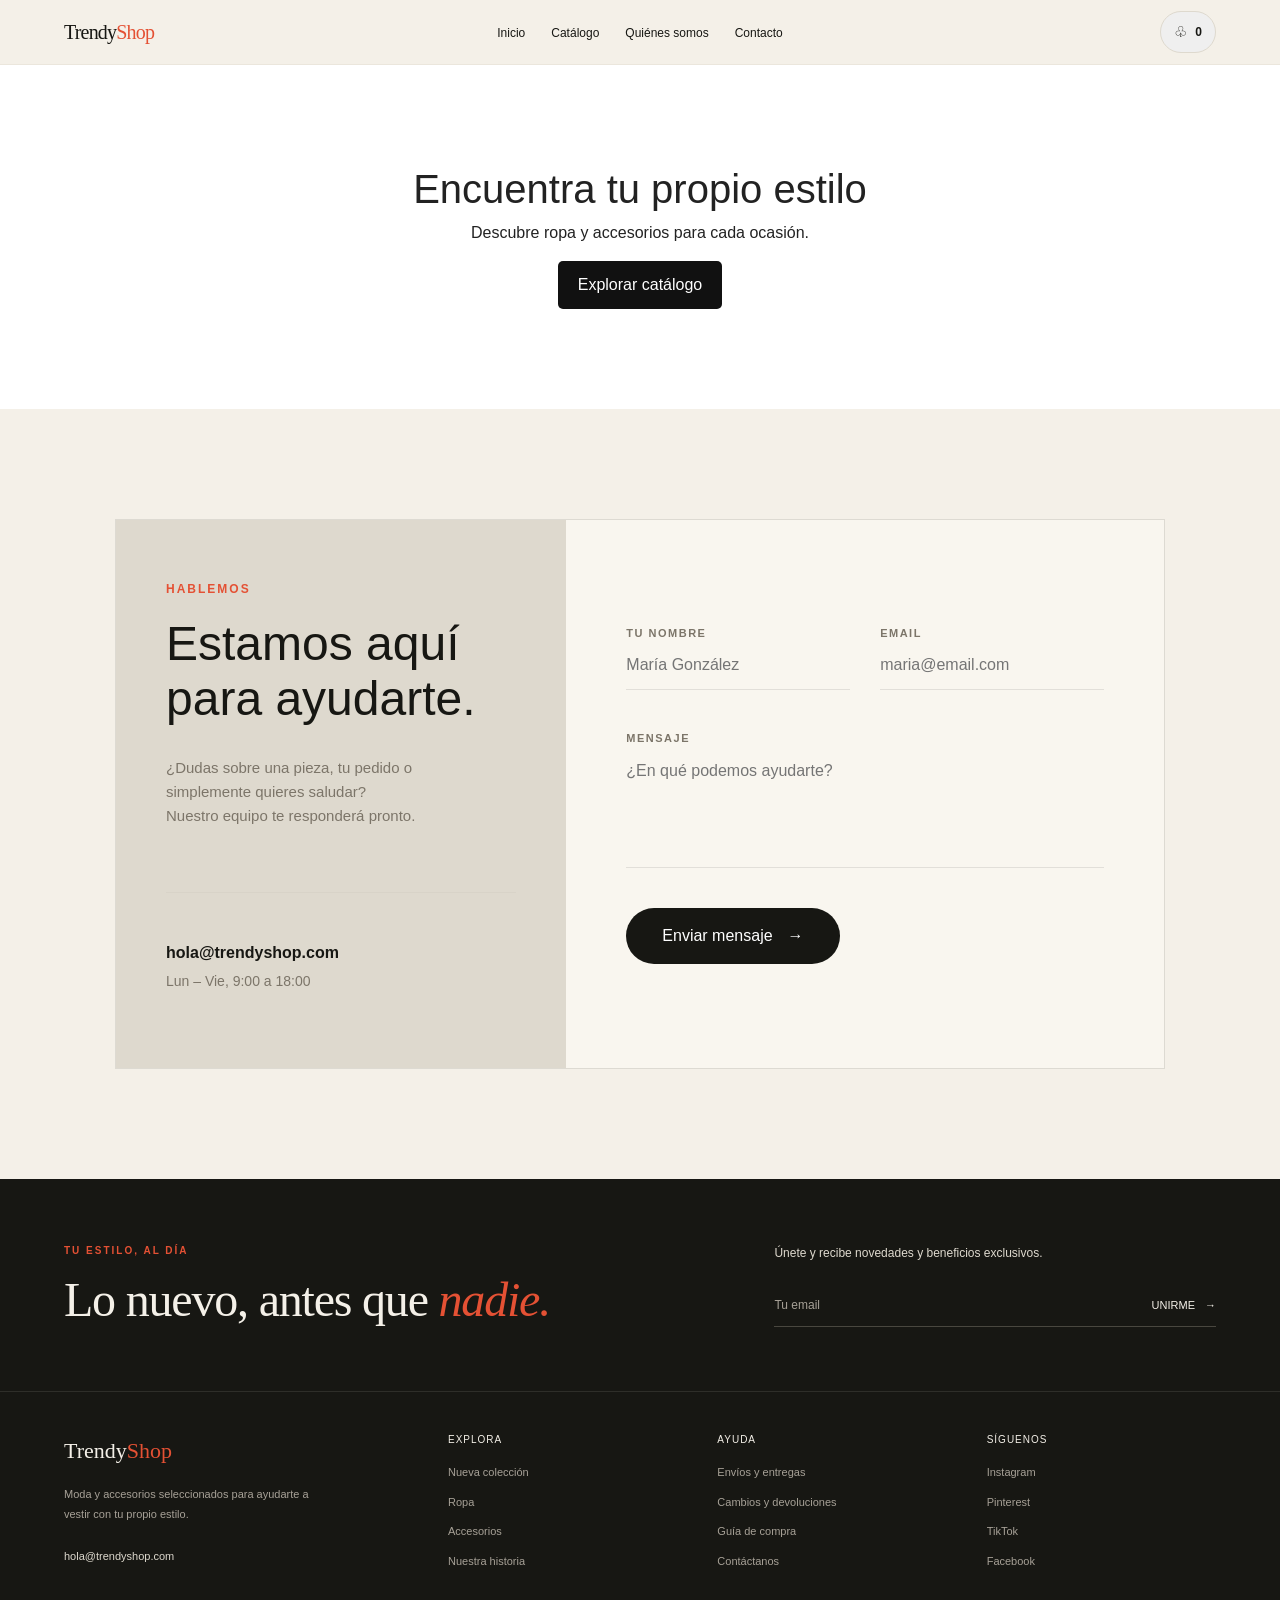
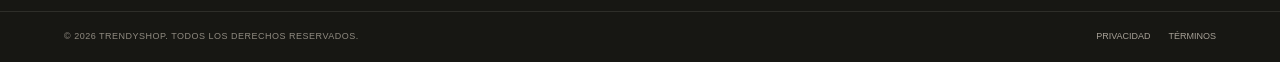
==== tienda/index.html @ 4dba5ea9 "resolviendo conflicto del merge" ====
<!DOCTYPE html>
<html lang="en">

<head>
  <meta charset="UTF-8">
  <meta name="viewport" content="width=device-width, initial-scale=1.0">
  <title>TrendyShop | Inicio</title>
  <link rel="icon" type="image/png" href="assest/images/favicon.png">
  <link href="https://cdn.jsdelivr.net/npm/bootstrap@5.0.2/dist/css/bootstrap.min.css" rel="stylesheet"
    integrity="sha384-EVSTQN3/azprG1Anm3QDgpJLIm9Nao0Yz1ztcQTwFspd3yD65VohhpuuCOmLASjC" crossorigin="anonymous">

  <link rel="stylesheet" href="css/style.css">
  <link rel="stylesheet" href="./css/header.css">
  <link rel="stylesheet" href="css/contact.css">
  <link rel="stylesheet" href="./css/footer.css">
  <link rel="stylesheet" href="css/animations.css">
  <link rel="stylesheet" href="./css/carrito.css">

  <!-- llamamos app.js para traer el header y el footer -->
  <script type="module" src="./js/app.js"></script>
</head>

<body>
  <div id="header-container"></div>

  <!-- Aquí se cargará el carrito lateral -->
  <div id="panel-lateral-carrito"></div>

  <main>
    <section class="hero">
      <h1>Encuentra tu propio estilo</h1>
      <p>Descubre ropa y accesorios para cada ocasión.</p>

      <a href="./catalogo/index.html" class="btn-primary">
        Explorar catálogo
      </a>
    </section>
  </main>

  <div id="contact-container">S</div>
  <div id="footer-container"></div>

  <script src="https://cdn.jsdelivr.net/npm/bootstrap@5.0.2/dist/js/bootstrap.bundle.min.js"
    integrity="sha384-MrcW6ZMFYlzcLA8Nl+NtUVF0sA7MsXsP1UyJoMp4YLEuNSfAP+JcXn/tWtIaxVXM"
    crossorigin="anonymous"></script>

  <script src="js/script.js"></script>
</body>

</html>
---- tienda/css/style.css ----
/* Configuración general */
* {
    box-sizing: border-box;
}

body {
    margin: 0;
    font-family: Arial, sans-serif;
    color: #222;
}

/* Inicio */
.hero {
    padding: 100px 20px;
    text-align: center;
}

/* Botón principal */
.btn-primary {
    display: inline-block;
    padding: 12px 20px;
    background-color: #111;
    color: #fff;
    text-decoration: none;
    border-radius: 5px;
}

/* Adaptación general a móviles */
@media (max-width: 768px) {
    .hero {
        padding: 60px 20px;
    }
}
---- tienda/css/header.css ----
/* HEADER */
.site-header {
    position: relative;
    z-index: 100;
    background-color: #F4F0E8;
    border-bottom: 1px solid #EBE6DC;
}

.navbar {
    min-height: 64px;
    padding: 0 5%;
    display: grid;
    grid-template-columns: 1fr auto 1fr;
    align-items: center;
    gap: 24px;
}

/* LOGO */
.logo {
    justify-self: start;
    font-family: 'Playfair Display', serif;
    font-size: 20px;
    color: #171713;
    text-decoration: none;
    letter-spacing: -0.8px;
}

.logo span {
    color: #E45134;
}

/* NAVEGACIÓN */
.nav-links {
    display: flex;
    justify-content: center;
    align-items: center;
    gap: 26px;
    list-style: none;
    padding: 0;
    margin: 0;
}

.nav-links a {
    position: relative;
    font-family: 'Inter', sans-serif;
    font-size: 12px;
    color: #171713;
    text-decoration: none;
    transition: color 0.25s ease;
}

.nav-links a:hover {
    color: #E45134;
}

/* CARRITO */
.cart-link {
    justify-self: end;
    display: inline-flex;
    align-items: center;
    gap: 8px;
    padding: 9px 13px;
    border: 1px solid #DED9CE;
    border-radius: 30px;
    color: #171713;
    text-decoration: none;
    font-family: 'Inter', sans-serif;
    font-size: 12px;
    transition: background-color 0.25s ease;
}

.cart-link:hover {
    background-color: #EBE6DC;
}

#cart-count {
    font-weight: 600;
}

.cart-icon {
    font-size: 15px;
}

/* RESPONSIVE */
@media (max-width: 760px) {
    .navbar {
        grid-template-columns: 1fr auto;
        gap: 12px;
        padding: 16px 5%;
    }

    .nav-links {
        grid-column: 1 / -1;
        grid-row: 2;
        justify-content: flex-start;
        flex-wrap: wrap;
        gap: 14px 20px;
    }

    .logo {
        font-size: 19px;
    }
}

@media (max-width: 380px) {
    .nav-links {
        gap: 12px;
    }

    .nav-links a {
        font-size: 11px;
    }
}
---- tienda/css/contact.css ----
:root {
  --color-accent: #E45134;
  --color-bg-light: #F4F0E8;
  --color-panel-light: #F9F6EF;
  --color-panel-dark: #DED9CE;
  --color-dark: #171713;
  
  --color-text-muted: #7c7569;   
}

* {
  box-sizing: border-box;
  margin: 0;
  padding: 0;
}

.contact-section {
  width: 100%;
  padding: 60px 20px;
  background: var(--color-bg-light);
  color: var(--color-dark);
  display: flex;
  justify-content: center;
}

.contact-card {
  display: flex;
  width: 100%;
  max-width: 1050px;
  min-height: 550px;
  margin: 50px 0;
  border: 1px solid rgba(23, 23, 19, 0.1);
}

.info-panel {
  flex: 1.1;
  background: var(--color-panel-dark);
  padding: 60px 50px;
  display: flex;
  flex-direction: column;
  justify-content: space-between;
}

.form-subtitle {
  font-size: 12px;
  font-weight: 600;
  letter-spacing: 2px;
  color: var(--color-accent);
}

.form-title {
  font-size: 48px;
  line-height: 1.15;
}

.form-text {
  font-size: 15px;
  line-height: 1.6;
  color: var(--color-text-muted);
  max-width: 320px;
}

.form-divider {
  border: none;
  border-top: 1px solid rgba(23, 23, 19, 0.1);
  margin: 30px 0;
}

.form-link {
  display: block;
  font-weight: 600;
  color: inherit;
  text-decoration: none;
  margin-bottom: 6px;
}

.form-schedule {
  font-size: 14px;
  color: var(--color-text-muted);
}

.form-panel {
  flex: 1.5;
  background: var(--color-panel-light);
  padding: 60px;
  display: flex;
  align-items: center;
}

.contact-form {
  width: 100%;
}

.form-row {
  display: flex;
  gap: 30px;
  margin-bottom: 40px;
}

.form-group {
  flex: 1;
  display: flex;
  flex-direction: column;
  margin-bottom: 40px;
}

.form-row .form-group {
  margin-bottom: 0;
}

.form-group label {
  font-size: 11px;
  font-weight: 600;
  letter-spacing: 1.5px;
  color: var(--color-text-muted);
  margin-bottom: 12px;
}

.form-group input,
.form-group textarea {
  background: transparent;
  border: none;
  border-bottom: 1px solid rgba(23, 23, 19, 0.1);
  font: inherit;
  padding-bottom: 12px;
  outline: none;
  resize: none;
}

.form-group input:focus,
.form-group textarea:focus {
  border-bottom-color: var(--color-dark);
}

.form-btn {
  background: var(--color-dark);
  color: #fff;
  border: none;
  border-radius: 50px;
  padding: 16px 36px;
  font: inherit;
  font-weight: 500;
  display: inline-flex;
  align-items: center;
  gap: 15px;
  cursor: pointer;
}

@media (max-width: 768px) {
  .contact-card {
    flex-direction: column;
  }
  .info-panel,
  .form-panel {
    padding: 40px 30px;
  }
  .form-title {
    font-size: 35px;
  }
  .form-row {
    flex-direction: column;
    gap: 40px;
  }
}
---- tienda/css/footer.css ----
/* FOOTER GENERAL */
.site-footer {
    background-color: #171713;
    color: #F4F0E8;
    font-family: 'Inter', sans-serif;
}

/* NEWSLETTER */
.footer-newsletter {
    display: grid;
    grid-template-columns: 1.2fr 0.8fr;
    align-items: center;
    gap: 48px;
    padding: 64px 5%;
    border-bottom: 1px solid rgb(244 240 232 / 10%);
}

.eyebrow {
    margin: 0 0 14px;
    color: #E45134;
    font-size: 10px;
    font-weight: 600;
    letter-spacing: 2px;
}

.newsletter-heading h2 {
    margin: 0;
    max-width: 620px;
    font-family: 'Playfair Display', serif;
    font-size: clamp(30px, 4vw, 48px);
    line-height: 1.15;
    font-weight: 400;
    letter-spacing: -1.2px;
}

.newsletter-heading h2 span {
    color: #E45134;
    font-style: italic;
}

.newsletter-form label {
    display: block;
    max-width: 340px;
    margin-bottom: 20px;
    color: #DED9CE;
    font-size: 12px;
    line-height: 1.7;
}

.newsletter-input {
    display: flex;
    align-items: center;
    gap: 12px;
    border-bottom: 1px solid #49473F;
}

.newsletter-input input {
    width: 100%;
    min-width: 0;
    padding: 12px 0;
    border: 0;
    outline: none;
    background: transparent;
    color: #F4F0E8;
    font: inherit;
    font-size: 12px;
}

.newsletter-input input::placeholder {
    color: #A7A197;
}

.newsletter-input button {
    display: flex;
    align-items: center;
    gap: 10px;
    flex-shrink: 0;
    padding: 12px 0;
    border: 0;
    background: transparent;
    color: #F4F0E8;
    font: inherit;
    font-size: 11px;
    cursor: pointer;
    transition: color 0.25s ease;
}

.newsletter-input button:hover {
    color: #E45134;
}

/* COLUMNAS */
.footer-content {
    display: grid;
    grid-template-columns: 1.5fr 1fr 1fr 1fr;
    gap: 40px;
    padding: 42px 5%;
}

.footer-logo {
    display: inline-block;
    margin-bottom: 18px;
    color: #F4F0E8;
    font-family: 'Playfair Display', serif;
    font-size: 22px;
    text-decoration: none;
}

.footer-logo span {
    color: #E45134;
}

.footer-brand p {
    max-width: 250px;
    margin: 0 0 18px;
    color: #A7A197;
    font-size: 11px;
    line-height: 1.8;
}

.footer-email {
    color: #DED9CE;
    font-size: 11px;
    text-decoration: none;
}

.footer-column {
    display: flex;
    flex-direction: column;
    align-items: flex-start;
    gap: 13px;
}

.footer-column h3 {
    margin: 0 0 5px;
    color: #F4F0E8;
    font-size: 10px;
    letter-spacing: 1px;
}

.footer-column a {
    color: #A7A197;
    font-size: 11px;
    text-decoration: none;
    transition: color 0.25s ease;
}

.footer-column a:hover,
.footer-email:hover {
    color: #E45134;
}

/* COPYRIGHT */
.footer-bottom {
    display: flex;
    justify-content: space-between;
    align-items: center;
    flex-wrap: wrap;
    gap: 16px;
    padding: 18px 5%;
    border-top: 1px solid rgb(244 240 232 / 10%);
}

.footer-bottom p {
    margin: 0;
    color: #8F8A80;
    font-size: 9px;
    letter-spacing: 0.5px;
}

.footer-bottom div {
    display: flex;
    gap: 18px;
}

.footer-bottom a {
    color: #A7A197;
    font-size: 9px;
    text-decoration: none;
}

/* TABLETAS */
@media (max-width: 850px) {
    .footer-newsletter {
        grid-template-columns: 1fr;
        gap: 28px;
        padding-top: 48px;
        padding-bottom: 48px;
    }

    .footer-content {
        grid-template-columns: repeat(2, minmax(0, 1fr));
        gap: 36px;
    }
}

/* MÓVILES */
@media (max-width: 480px) {
    .footer-newsletter {
        padding: 40px 6%;
    }

    .newsletter-heading h2 {
        font-size: 34px;
    }

    .footer-content {
        grid-template-columns: 1fr 1fr;
        gap: 32px 20px;
        padding: 35px 6%;
    }

    .footer-brand {
        grid-column: 1 / -1;
    }

    .footer-bottom {
        align-items: flex-start;
        flex-direction: column;
        padding: 18px 6%;
    }
}
---- tienda/css/animations.css ----
@keyframes fadeInUp {
    from {
        opacity: 0;
        transform: translateY(12px);
    }

    to {
        opacity: 1;
        transform: translateY(0);
    }
}

.site-footer {
    animation: fadeInUp 0.5s ease both;
}
---- tienda/css/carrito.css ----
/* =================================
   FONDO OSCURO DEL CARRITO
================================= */

#panel-lateral-carrito .backdrop-carrito {
    position: fixed;
    inset: 0;
    background-color: rgba(0, 0, 0, 0.48);
    opacity: 0;
    visibility: hidden;
    transition: opacity 0.3s ease, visibility 0.3s ease;
    z-index: 1040;
}


/* =================================
   PANEL LATERAL
================================= */

#panel-lateral-carrito .panel-carrito {
    position: fixed;
    top: 0;
    right: 0;

    width: min(420px, 90vw);
    height: 100vh;
    height: 100dvh;

    display: flex;
    flex-direction: column;

    background-color: #f4f0e8;
    color: #191816;

    box-shadow: -8px 0 30px rgba(0, 0, 0, 0.12);

    transform: translateX(100%);
    visibility: hidden;

    transition:
        transform 0.35s ease,
        visibility 0.35s ease;

    z-index: 1050;
}


/* =================================
   ENCABEZADO
================================= */

#panel-lateral-carrito .cabecera-carrito {
    display: flex;
    justify-content: space-between;
    align-items: center;
    gap: 16px;

    padding: 22px 26px 16px;
    border-bottom: 1px solid #ded8cd;
    flex-shrink: 0;
}

#panel-lateral-carrito #titulo-carrito {
    margin: 0;
    font-family: Georgia, serif;
    font-size: 25px;
    font-weight: normal;
}

#panel-lateral-carrito #subtitulo-carrito {
    margin: 5px 0 0;
    color: #827d75;
    font-size: 12px;
}

#panel-lateral-carrito #boton-cerrar-carrito {
    width: 38px;
    height: 38px;
    flex-shrink: 0;

    border: 1px solid #d5cec3;
    border-radius: 50%;
    background: transparent;
    color: #191816;

    font-size: 23px;
    line-height: 1;
    cursor: pointer;
}


/* =================================
   LISTA DE PRODUCTOS
================================= */

#panel-lateral-carrito .cuerpo-carrito {
    flex: 1;
    min-height: 0;
    overflow-y: auto;

    padding: 20px 26px;
}


/* =================================
   PIE Y TOTAL
================================= */

#panel-lateral-carrito .pie-carrito {
    flex-shrink: 0;

    padding: 20px 26px;
    background-color: #ebe6dc;
    border-top: 1px solid #d8d1c6;
}

#panel-lateral-carrito .resumen-carrito {
    display: flex;
    justify-content: space-between;
    align-items: center;
    gap: 12px;

    margin-bottom: 16px;
}

#panel-lateral-carrito .resumen-carrito span {
    color: #827d75;
    font-size: 12px;
    text-transform: uppercase;
    letter-spacing: 1px;
}

#panel-lateral-carrito #precio-total-carrito {
    font-family: Georgia, serif;
    font-size: 23px;
    font-weight: normal;
}

#panel-lateral-carrito .boton-pagar {
    width: 100%;
    padding: 14px 18px;

    border: none;
    border-radius: 28px;

    background-color: #ed4d32;
    color: white;

    font-size: 14px;
    cursor: pointer;
    transition: background-color 0.2s ease;
}

#panel-lateral-carrito .boton-pagar:hover {
    background-color: #d93d25;
}


/* =================================
   ESTADO ABIERTO
================================= */

#panel-lateral-carrito.abierto .backdrop-carrito {
    opacity: 1;
    visibility: visible;
}

#panel-lateral-carrito.abierto .panel-carrito {
    transform: translateX(0);
    visibility: visible;
}


/* =================================
   ACCESIBILIDAD Y MÓVILES
================================= */

#panel-lateral-carrito button:focus-visible {
    outline: 2px solid #ed4d32;
    outline-offset: 3px;
}

@media (max-width: 480px) {
    #panel-lateral-carrito .panel-carrito {
        width: 90vw;
    }

    #panel-lateral-carrito .cabecera-carrito {
        padding: 20px 18px 15px;
    }

    #panel-lateral-carrito .cuerpo-carrito {
        padding: 18px;
    }

    #panel-lateral-carrito .pie-carrito {
        padding: 18px;
    }
}

@media (prefers-reduced-motion: reduce) {
    #panel-lateral-carrito .panel-carrito,
    #panel-lateral-carrito .backdrop-carrito {
        transition: none;
    }
}
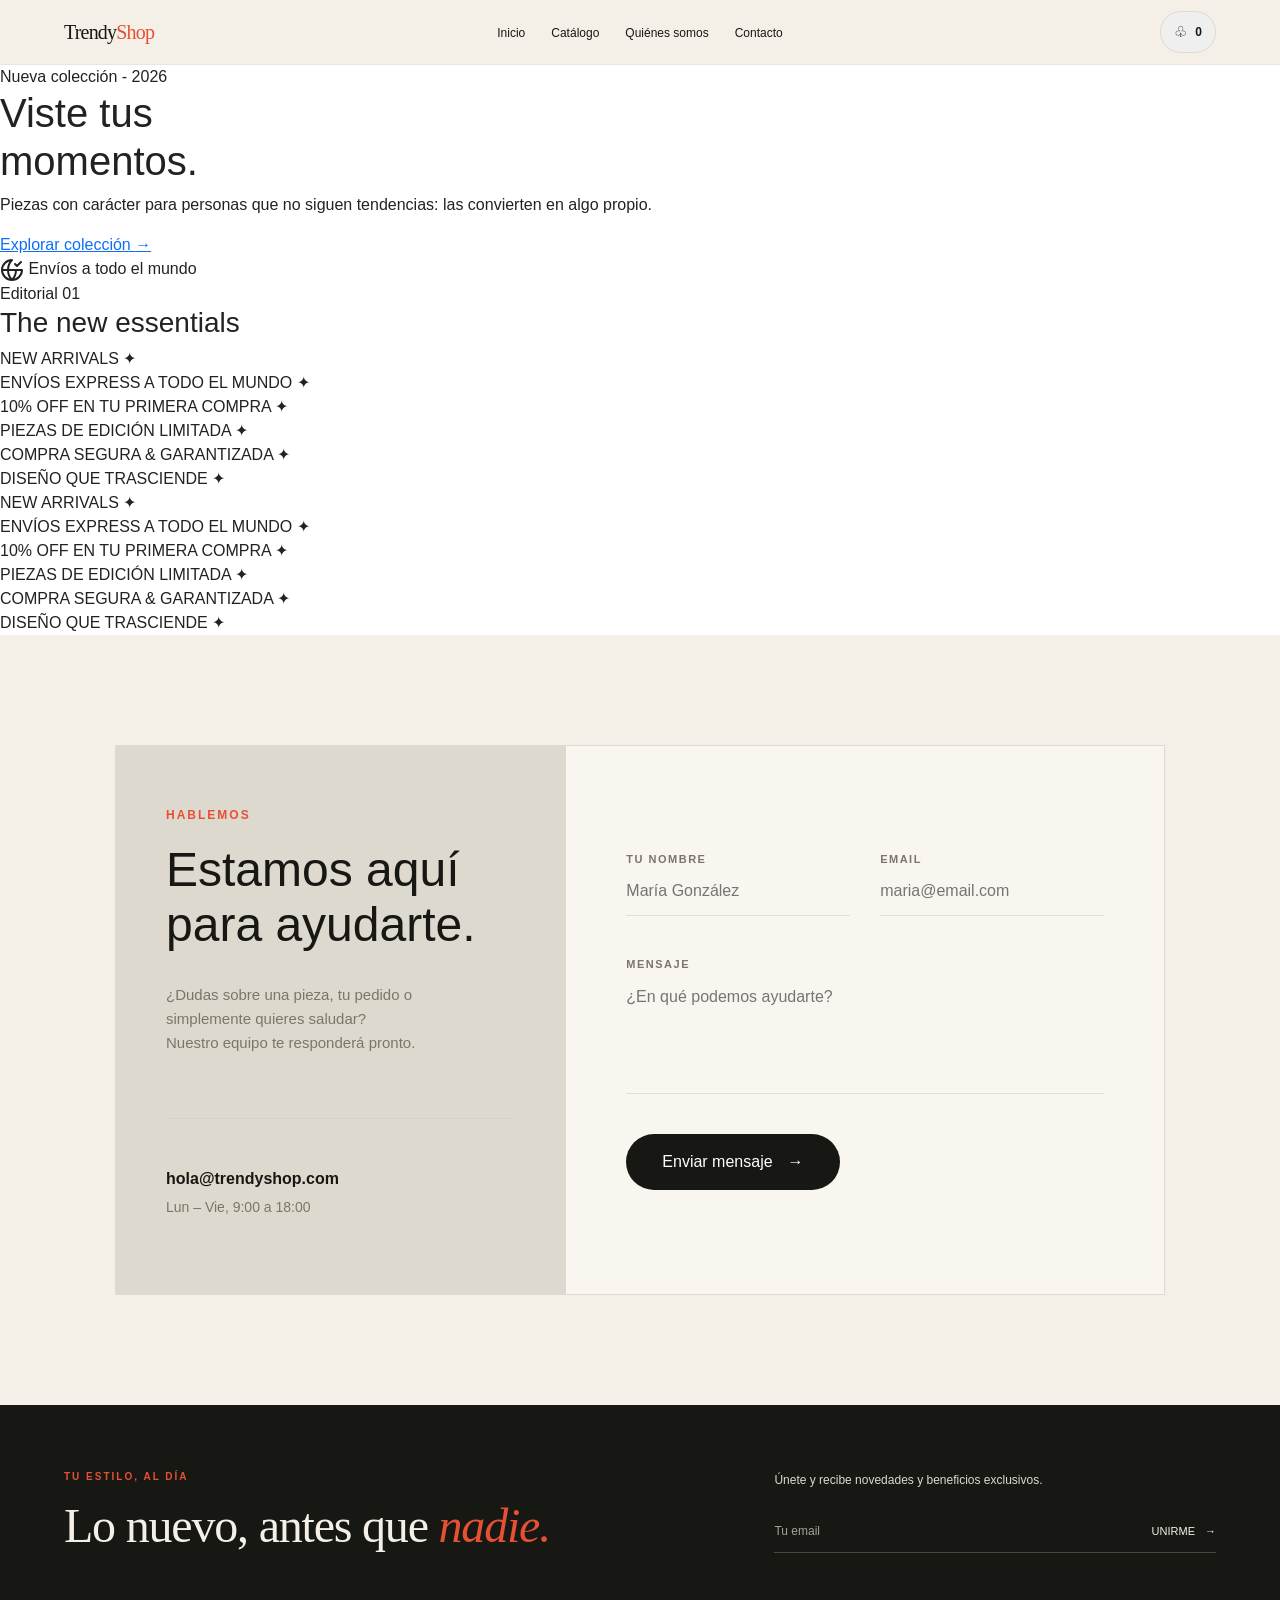
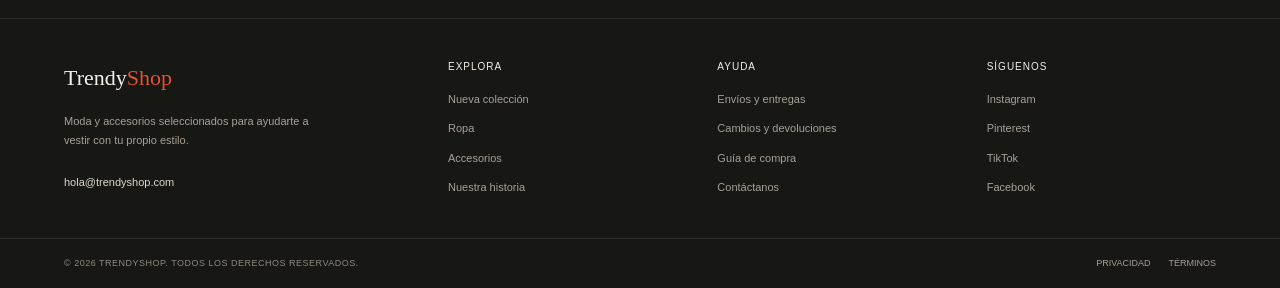
==== commit 60d21a68: "se actualiza sección hero con nuevo contenido y diseño" ====
--- a/tienda/index.html
+++ b/tienda/index.html
@@ -14,7 +14,6 @@
   <link rel="stylesheet" href="css/contact.css">
   <link rel="stylesheet" href="./css/footer.css">
   <link rel="stylesheet" href="css/animations.css">
-  <link rel="stylesheet" href="./css/carrito.css">
 
   <!-- llamamos app.js para traer el header y el footer -->
   <script type="module" src="./js/app.js"></script>
@@ -23,21 +22,65 @@
 <body>
   <div id="header-container"></div>
 
-  <!-- Aquí se cargará el carrito lateral -->
-  <div id="panel-lateral-carrito"></div>
+  <main>
+    <section class="hero-container">
+      <div class="hero-wrapper">
 
-  <main>
-    <section class="hero">
-      <h1>Encuentra tu propio estilo</h1>
-      <p>Descubre ropa y accesorios para cada ocasión.</p>
+        <div class="hero-content">
+          <span class="hero-subtitle">Nueva colección - 2026</span>
+          <h1 class="hero-title">Viste tus <br><span class="title-italic">momentos.</span></h1>
+          <p class="hero-description">
+            Piezas con carácter para personas que no siguen tendencias: las convierten en algo propio.
+          </p>
+          <div class="hero-actions">
+            <a href="./catalogo/index.html" class="hero-btn">
+              Explorar colección <span class="btn-arrow">&rarr;</span>
+            </a>
+            <div class="hero-shipping">
+              <span class="shipping-icon">
+                <svg xmlns="http://www.w3.org/2000/svg" width="24" height="24" viewBox="0 0 24 24" fill="none"
+                  stroke="currentColor" stroke-width="2" stroke-linecap="round" stroke-linejoin="round"
+                  class="lucide lucide-globe-check preview-icon">
+                  <path d="m15 6 2 2 4-4" />
+                  <path d="M2 12h20A10 10 0 1 1 12 2a14.5 14.5 0 0 0 0 20 14.5 14.5 0 0 0 4-10" />
+                </svg>
+              </span>
+              <span class="shipping-text">Envíos a todo el mundo</span>
+            </div>
+          </div>
+        </div>
 
-      <a href="./catalogo/index.html" class="btn-primary">
-        Explorar catálogo
-      </a>
+        <div class="hero-image-panel">
+          <div class="image-overlay">
+            <span class="editorial-label">Editorial 01</span>
+            <h3 class="editorial-title">The new essentials</h3>
+          </div>
+        </div>
+
+      </div>
+      <div class="ticker-container">
+        <div class="ticker-wrap">
+          <div class="ticker-item">NEW ARRIVALS <span>✦</span></div>
+          <div class="ticker-item">ENVÍOS EXPRESS A TODO EL MUNDO <span>✦</span></div>
+          <div class="ticker-item">10% OFF EN TU PRIMERA COMPRA <span>✦</span></div>
+          <div class="ticker-item">PIEZAS DE EDICIÓN LIMITADA <span>✦</span></div>
+          <div class="ticker-item">COMPRA SEGURA & GARANTIZADA <span>✦</span></div>
+          <div class="ticker-item">DISEÑO QUE TRASCIENDE <span>✦</span></div>
+
+          <div class="ticker-item">NEW ARRIVALS <span>✦</span></div>
+          <div class="ticker-item">ENVÍOS EXPRESS A TODO EL MUNDO <span>✦</span></div>
+          <div class="ticker-item">10% OFF EN TU PRIMERA COMPRA <span>✦</span></div>
+          <div class="ticker-item">PIEZAS DE EDICIÓN LIMITADA <span>✦</span></div>
+          <div class="ticker-item">COMPRA SEGURA & GARANTIZADA <span>✦</span></div>
+          <div class="ticker-item">DISEÑO QUE TRASCIENDE <span>✦</span></div>
+        </div>
+      </div>
     </section>
+
+
+    <section id="contact-container"></section>
   </main>
 
-  <div id="contact-container">S</div>
   <div id="footer-container"></div>
 
   <script src="https://cdn.jsdelivr.net/npm/bootstrap@5.0.2/dist/js/bootstrap.bundle.min.js"
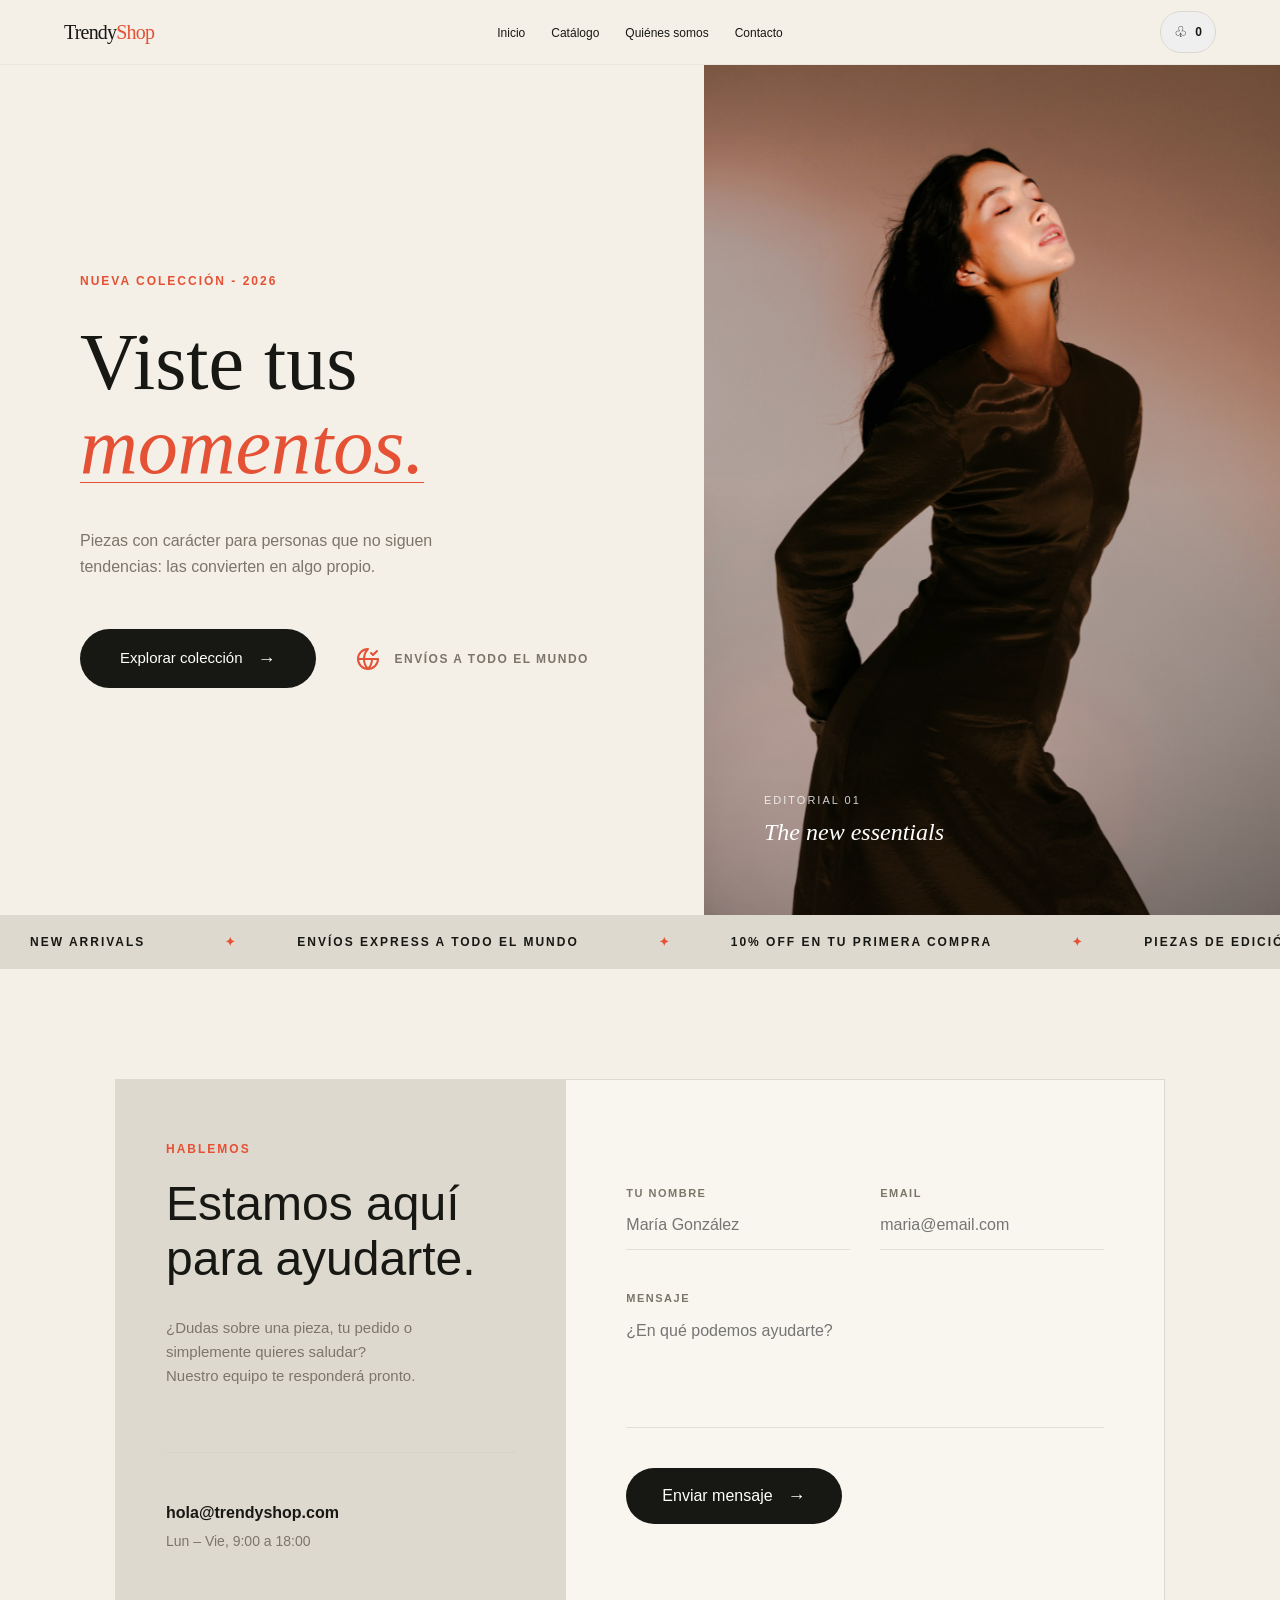
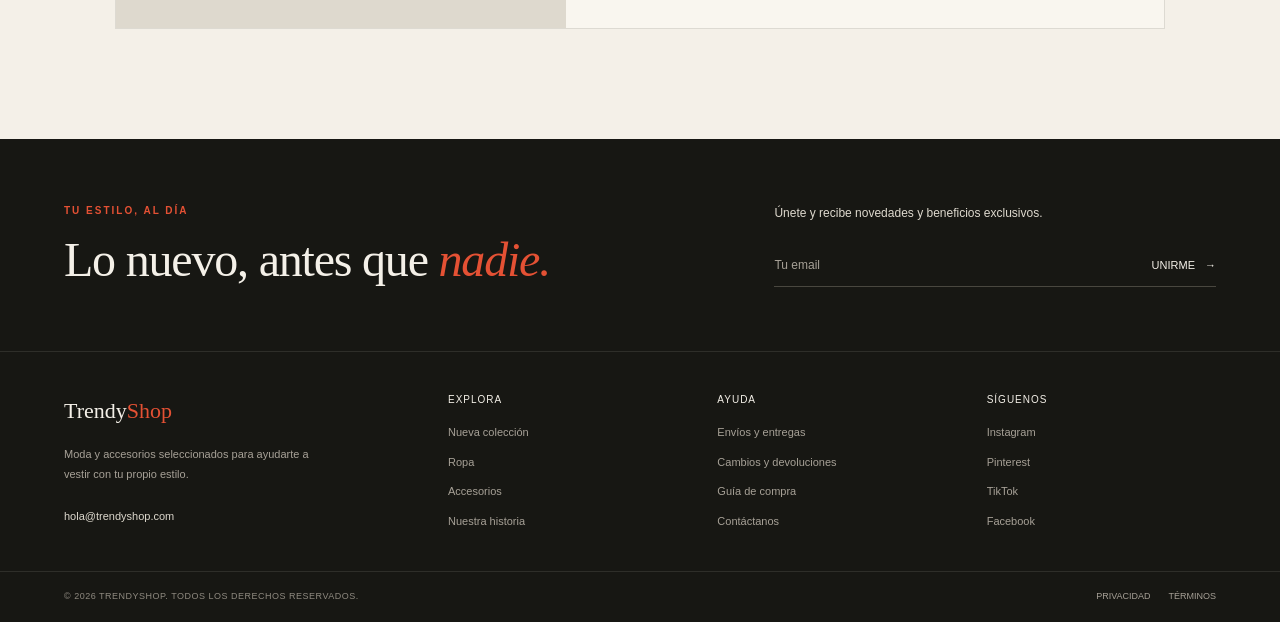
==== commit ed33ced3: "Merge pull request #10 from KristianKnt/evelyn/hero Evelyn/hero" ====
--- a/tienda/index.html
+++ b/tienda/index.html
@@ -14,6 +14,7 @@
   <link rel="stylesheet" href="css/contact.css">
   <link rel="stylesheet" href="./css/footer.css">
   <link rel="stylesheet" href="css/animations.css">
+  <link rel="stylesheet" href="./css/carrito.css">
 
   <!-- llamamos app.js para traer el header y el footer -->
   <script type="module" src="./js/app.js"></script>
@@ -21,6 +22,9 @@
 
 <body>
   <div id="header-container"></div>
+
+  <!-- Aquí se cargará el carrito lateral -->
+  <div id="panel-lateral-carrito"></div>
 
   <main>
     <section class="hero-container">
--- a/tienda/css/style.css
+++ b/tienda/css/style.css
@@ -1,33 +1,243 @@
-/* Configuración general */
 * {
     box-sizing: border-box;
 }
 
 body {
-    margin: 0;
-    font-family: Arial, sans-serif;
-    color: #222;
-}
-
-/* Inicio */
-.hero {
-    padding: 100px 20px;
+  margin: 0;
+  font-family: 'Inter', sans-serif;
+  color: var(--color-dark);
+  background: var(--color-bg-light);
+}
+
+.hero-container {
+  position: relative;
+  width: 100%;
+  overflow: hidden;
+}
+
+.hero-wrapper {
+  display: flex;
+  width: 100%;
+  min-height: 780px;
+}
+
+.hero-content {
+  width: 55%;
+  padding: 100px 80px 120px 80px;
+  display: flex;
+  flex-direction: column;
+  justify-content: center;
+}
+
+.hero-subtitle {
+  font-size: 12px;
+  font-weight: 600;
+  letter-spacing: 2px;
+  color: var(--color-accent);
+  margin-bottom: 30px;
+  text-transform: uppercase;
+}
+
+.hero-title {
+  font-family: 'Playfair Display', serif;
+  font-size: 80px;
+  font-weight: 400;
+  line-height: 1.05;
+  color: var(--color-dark);
+  margin-bottom: 40px;
+}
+
+.title-italic {
+  font-style: italic;
+  font-family: 'Playfair Display', serif;
+  position: relative;
+  display: inline-block;
+  color: var(--color-accent);
+}
+
+.title-italic::after {
+  content: "";
+  position: absolute;
+  bottom: 5px;
+  left: 0;
+  width: 100%;
+  height: 1px;
+  background: var(--color-accent);
+}
+
+.hero-description {
+  font-size: 16px;
+  line-height: 1.6;
+  color: var(--color-text-muted);
+  max-width: 420px;
+  margin-bottom: 50px;
+}
+
+.hero-actions {
+  display: flex;
+  align-items: center;
+  gap: 40px;
+}
+
+.hero-btn {
+  background: var(--color-dark);
+  color: #ffffff;
+  text-decoration: none;
+  border-radius: 50px;
+  padding: 18px 40px;
+  font-size: 15px;
+  font-weight: 500;
+  display: inline-flex;
+  align-items: center;
+  gap: 15px;
+  transition: background-color 0.2s ease;
+}
+
+.hero-btn:hover {
+  background: var(--color-accent);
+  color: #ffffff;
+}
+
+.btn-arrow {
+  font-size: 18px;
+  line-height: 1;
+}
+
+.hero-shipping {
+  display: flex;
+  align-items: center;
+  gap: 15px;
+}
+
+.shipping-icon {
+  color: var(--color-accent);
+  font-size: 14px;
+}
+
+.shipping-text {
+  font-size: 12px;
+  font-weight: 600;
+  letter-spacing: 1.5px;
+  text-transform: uppercase;
+  color: var(--color-text-muted);
+}
+
+.hero-image-panel {
+  width: 45%;
+  background-image: url("../assest/images/hero-1.svg");
+  background-size: cover;
+  background-position: center;
+  background-repeat: no-repeat;
+  position: relative;
+  display: flex;
+  flex-direction: column;
+  justify-content: flex-end;
+  padding: 60px;
+  min-height: 850px;
+}
+
+.image-overlay {
+  display: flex;
+  flex-direction: column;
+  align-items: flex-start;
+  color: #ffffff;
+  z-index: 2;
+}
+
+.editorial-label {
+  font-size: 11px;
+  letter-spacing: 2px;
+  text-transform: uppercase;
+  opacity: 0.8;
+  margin-bottom: 10px;
+}
+
+.editorial-title {
+  font-family: 'Playfair Display', serif;
+  font-size: 24px;
+  font-weight: 400;
+  font-style: italic;
+}
+
+.ticker-container {
+  width: 100%;
+  background: var(--color-panel-dark);
+  border-top: 1px solid var(--color-panel-dark);
+  border-bottom: 1px solid var(--color-panel-dark);
+  padding: 17px 0;
+  overflow: hidden;
+  position: relative;
+}
+
+.ticker-wrap {
+  display: flex;
+  width: max-content;
+}
+
+.ticker-item {
+  font-size: 12px;
+  font-weight: 600;
+  letter-spacing: 2px;
+  color: var(--color-dark);
+  padding: 0 30px;
+  display: flex;
+  align-items: center;
+  gap: 80px;
+  white-space: nowrap;
+}
+
+.ticker-item span {
+  color: var(--color-accent);
+}
+
+@media (max-width: 992px) {
+  .hero-wrapper {
+    flex-direction: column-reverse;
+    min-height: auto;
+  }
+  .hero-content {
+    width: 100%;
+    padding: 20px 24px 60px 24px; 
+    display: flex;
+    justify-content: center;
+    align-items: center;
     text-align: center;
-}
-
-/* Botón principal */
-.btn-primary {
-    display: inline-block;
-    padding: 12px 20px;
-    background-color: #111;
-    color: #fff;
-    text-decoration: none;
-    border-radius: 5px;
-}
-
-/* Adaptación general a móviles */
-@media (max-width: 768px) {
-    .hero {
-        padding: 60px 20px;
-    }
-}+  }
+  .hero-image-panel {
+    width: 100%;
+    min-height: auto;
+    aspect-ratio: 4 / 5;
+    background-position: center 20%;
+    padding: 30px;
+  }
+  .hero-title {
+    font-size:34px;
+    margin-bottom: 20px;
+  }
+
+  .hero-subtitle{
+    font-size: 9px;
+  }
+
+  .hero-description {
+    margin-bottom: 20px;
+    font-size: 14px;
+  }
+  .hero-actions {
+    flex-direction: column;
+    align-items: stretch;
+    gap: 20px;
+  }
+  .hero-btn {
+    justify-content: center;
+    padding: 16px 20px;
+    font-size: 13px;
+  }
+  .hero-shipping {
+    justify-content: center;
+  }
+
+  .shipping-text{
+    font-size: 10px;
+  }
+}
--- a/tienda/css/animations.css
+++ b/tienda/css/animations.css
@@ -12,4 +12,84 @@
 
 .site-footer {
     animation: fadeInUp 0.5s ease both;
+}
+
+.ticker-wrap{
+    animation: marquee 55s linear infinite;
+}
+
+.shipping-icon {
+  animation: pulse 2s infinite ease-in-out;
+}
+
+.hero-content > * {
+  opacity: 0;
+  animation: revelarTexto 1200ms cubic-bezier(0.16, 1, 0.3, 1) forwards;
+}
+
+.hero-subtitle {
+  animation-delay: 200ms;
+}
+
+.hero-title {
+  animation-delay: 400ms;
+}
+
+.hero-description {
+  animation-delay: 600ms;
+}
+
+.hero-actions {
+  animation-delay: 800ms;
+}
+
+.hero-image-panel {
+  opacity: 0;
+  animation: revelarImagen 1600ms cubic-bezier(0.16, 1, 0.3, 1) forwards;
+}
+
+@keyframes revelarTexto {
+  0% {
+    opacity: 0;
+    transform: translate3d(0, 30px, 0);
+  }
+  100% {
+    opacity: 1;
+    transform: translate3d(0, 0, 0);
+  }
+}
+
+@keyframes revelarImagen {
+  0% {
+    opacity: 0;
+    transform: scale(1.05);
+  }
+  100% {
+    opacity: 1;
+    transform: scale(1);
+  }
+}
+
+@keyframes marquee {
+  0% {
+    transform: translate3d(0, 0, 0);
+  }
+  100% {
+    transform: translate3d(-33.33%, 0, 0);
+  }
+}
+
+@keyframes pulse {
+  0% {
+    opacity: 0.5;
+    transform: scale(0.9);
+  }
+  50% {
+    opacity: 1;
+    transform: scale(1.1);
+  }
+  100% {
+    opacity: 0.5;
+    transform: scale(0.9);
+  }
 }
--- a/tienda/css/carrito.css
+++ b/tienda/css/carrito.css
@@ -0,0 +1,207 @@
+
+/* =================================
+   FONDO OSCURO DEL CARRITO
+================================= */
+
+#panel-lateral-carrito .backdrop-carrito {
+    position: fixed;
+    inset: 0;
+    background-color: rgba(0, 0, 0, 0.48);
+    opacity: 0;
+    visibility: hidden;
+    transition: opacity 0.3s ease, visibility 0.3s ease;
+    z-index: 1040;
+}
+
+
+/* =================================
+   PANEL LATERAL
+================================= */
+
+#panel-lateral-carrito .panel-carrito {
+    position: fixed;
+    top: 0;
+    right: 0;
+
+    width: min(420px, 90vw);
+    height: 100vh;
+    height: 100dvh;
+
+    display: flex;
+    flex-direction: column;
+
+    background-color: #f4f0e8;
+    color: #191816;
+
+    box-shadow: -8px 0 30px rgba(0, 0, 0, 0.12);
+
+    transform: translateX(100%);
+    visibility: hidden;
+
+    transition:
+        transform 0.35s ease,
+        visibility 0.35s ease;
+
+    z-index: 1050;
+}
+
+
+/* =================================
+   ENCABEZADO
+================================= */
+
+#panel-lateral-carrito .cabecera-carrito {
+    display: flex;
+    justify-content: space-between;
+    align-items: center;
+    gap: 16px;
+
+    padding: 22px 26px 16px;
+    border-bottom: 1px solid #ded8cd;
+    flex-shrink: 0;
+}
+
+#panel-lateral-carrito #titulo-carrito {
+    margin: 0;
+    font-family: Georgia, serif;
+    font-size: 25px;
+    font-weight: normal;
+}
+
+#panel-lateral-carrito #subtitulo-carrito {
+    margin: 5px 0 0;
+    color: #827d75;
+    font-size: 12px;
+}
+
+#panel-lateral-carrito #boton-cerrar-carrito {
+    width: 38px;
+    height: 38px;
+    flex-shrink: 0;
+
+    border: 1px solid #d5cec3;
+    border-radius: 50%;
+    background: transparent;
+    color: #191816;
+
+    font-size: 23px;
+    line-height: 1;
+    cursor: pointer;
+}
+
+
+/* =================================
+   LISTA DE PRODUCTOS
+================================= */
+
+#panel-lateral-carrito .cuerpo-carrito {
+    flex: 1;
+    min-height: 0;
+    overflow-y: auto;
+
+    padding: 20px 26px;
+}
+
+
+/* =================================
+   PIE Y TOTAL
+================================= */
+
+#panel-lateral-carrito .pie-carrito {
+    flex-shrink: 0;
+
+    padding: 20px 26px;
+    background-color: #ebe6dc;
+    border-top: 1px solid #d8d1c6;
+}
+
+#panel-lateral-carrito .resumen-carrito {
+    display: flex;
+    justify-content: space-between;
+    align-items: center;
+    gap: 12px;
+
+    margin-bottom: 16px;
+}
+
+#panel-lateral-carrito .resumen-carrito span {
+    color: #827d75;
+    font-size: 12px;
+    text-transform: uppercase;
+    letter-spacing: 1px;
+}
+
+#panel-lateral-carrito #precio-total-carrito {
+    font-family: Georgia, serif;
+    font-size: 23px;
+    font-weight: normal;
+}
+
+#panel-lateral-carrito .boton-pagar {
+    width: 100%;
+    padding: 14px 18px;
+
+    border: none;
+    border-radius: 28px;
+
+    background-color: #ed4d32;
+    color: white;
+
+    font-size: 14px;
+    cursor: pointer;
+    transition: background-color 0.2s ease;
+}
+
+#panel-lateral-carrito .boton-pagar:hover {
+    background-color: #d93d25;
+}
+
+
+/* =================================
+   ESTADO ABIERTO
+================================= */
+
+#panel-lateral-carrito.abierto .backdrop-carrito {
+    opacity: 1;
+    visibility: visible;
+}
+
+#panel-lateral-carrito.abierto .panel-carrito {
+    transform: translateX(0);
+    visibility: visible;
+}
+
+
+/* =================================
+   ACCESIBILIDAD Y MÓVILES
+================================= */
+
+#panel-lateral-carrito button:focus-visible {
+    outline: 2px solid #ed4d32;
+    outline-offset: 3px;
+}
+
+@media (max-width: 480px) {
+    #panel-lateral-carrito .panel-carrito {
+        width: 90vw;
+    }
+
+    #panel-lateral-carrito .cabecera-carrito {
+        padding: 20px 18px 15px;
+    }
+
+    #panel-lateral-carrito .cuerpo-carrito {
+        padding: 18px;
+    }
+
+    #panel-lateral-carrito .pie-carrito {
+        padding: 18px;
+    }
+}
+
+@media (prefers-reduced-motion: reduce) {
+    #panel-lateral-carrito .panel-carrito,
+    #panel-lateral-carrito .backdrop-carrito {
+        transition: none;
+    }
+}
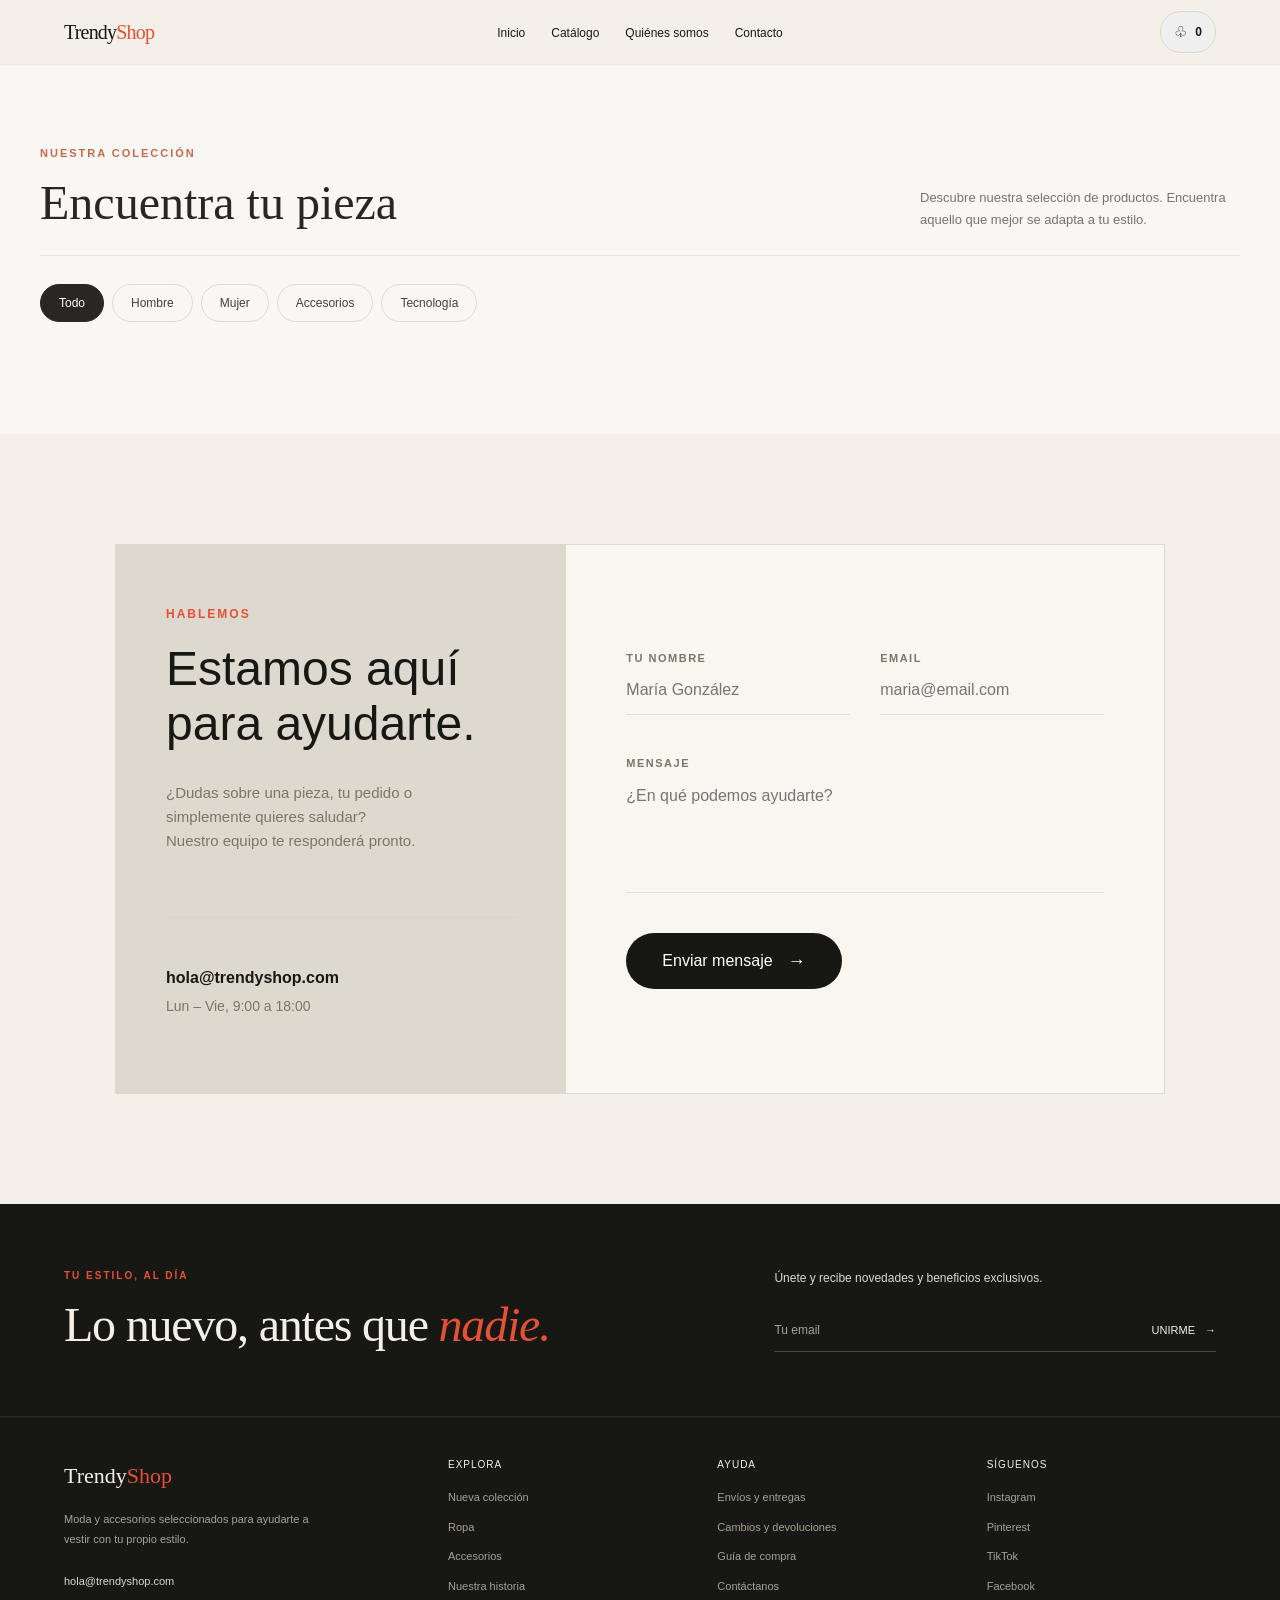
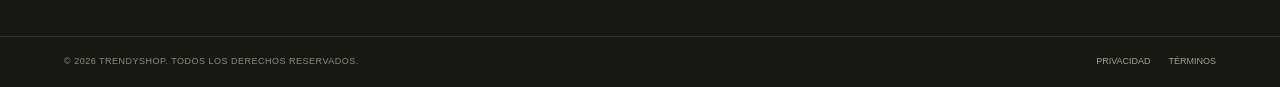
==== commit e4207987: "feat: Boton de carrito en las tarjetas con Bootstrap" ====
--- a/tienda/index.html
+++ b/tienda/index.html
@@ -1,97 +1,55 @@
-<!DOCTYPE html>
+<!doctype html>
 <html lang="en">
+  <head>
+    <meta charset="UTF-8" />
+    <meta name="viewport" content="width=device-width, initial-scale=1.0" />
+    <title>TrendyShop | Inicio</title>
+    <link rel="icon" type="image/png" href="assest/images/favicon.png" />
+    <link
+      href="https://cdn.jsdelivr.net/npm/bootstrap@5.0.2/dist/css/bootstrap.min.css"
+      rel="stylesheet"
+      integrity="sha384-EVSTQN3/azprG1Anm3QDgpJLIm9Nao0Yz1ztcQTwFspd3yD65VohhpuuCOmLASjC"
+      crossorigin="anonymous"
+    />
+    <link
+      rel="stylesheet"
+      href="https://cdn.jsdelivr.net/npm/bootstrap-icons@1.11.3/font/bootstrap-icons.min.css"
+    />
 
-<head>
-  <meta charset="UTF-8">
-  <meta name="viewport" content="width=device-width, initial-scale=1.0">
-  <title>TrendyShop | Inicio</title>
-  <link rel="icon" type="image/png" href="assest/images/favicon.png">
-  <link href="https://cdn.jsdelivr.net/npm/bootstrap@5.0.2/dist/css/bootstrap.min.css" rel="stylesheet"
-    integrity="sha384-EVSTQN3/azprG1Anm3QDgpJLIm9Nao0Yz1ztcQTwFspd3yD65VohhpuuCOmLASjC" crossorigin="anonymous">
+    <link rel="stylesheet" href="css/style.css" />
+    <link rel="stylesheet" href="./css/header.css" />
+    <link rel="stylesheet" href="./css/catalogo.css" />
+    <link rel="stylesheet" href="css/contact.css" />
+    <link rel="stylesheet" href="./css/footer.css" />
+    <link rel="stylesheet" href="css/animations.css" />
 
-  <link rel="stylesheet" href="css/style.css">
-  <link rel="stylesheet" href="./css/header.css">
-  <link rel="stylesheet" href="css/contact.css">
-  <link rel="stylesheet" href="./css/footer.css">
-  <link rel="stylesheet" href="css/animations.css">
-  <link rel="stylesheet" href="./css/carrito.css">
+    <!-- llamamos app.js para traer el header y el footer -->
+    <script type="module" src="./js/app.js"></script>
+  </head>
 
-  <!-- llamamos app.js para traer el header y el footer -->
-  <script type="module" src="./js/app.js"></script>
-</head>
+  <body>
+    <div id="header-container"></div>
 
-<body>
-  <div id="header-container"></div>
+    <main>
+      <!-- <section class="hero">
+        <h1>Encuentra tu propio estilo</h1>
+        <p>Descubre ropa y accesorios para cada ocasión.</p>
 
-  <!-- Aquí se cargará el carrito lateral -->
-  <div id="panel-lateral-carrito"></div>
+        <a href="./catalogo/index.html" class="btn-primary">
+          Explorar catálogo
+        </a>
+      </section> -->
+      <div id="catalogo-container"></div>
+    </main>
+    <div id="contact-container"></div>
+    <div id="footer-container"></div>
 
-  <main>
-    <section class="hero-container">
-      <div class="hero-wrapper">
+    <script
+      src="https://cdn.jsdelivr.net/npm/bootstrap@5.0.2/dist/js/bootstrap.bundle.min.js"
+      integrity="sha384-MrcW6ZMFYlzcLA8Nl+NtUVF0sA7MsXsP1UyJoMp4YLEuNSfAP+JcXn/tWtIaxVXM"
+      crossorigin="anonymous"
+    ></script>
 
-        <div class="hero-content">
-          <span class="hero-subtitle">Nueva colección - 2026</span>
-          <h1 class="hero-title">Viste tus <br><span class="title-italic">momentos.</span></h1>
-          <p class="hero-description">
-            Piezas con carácter para personas que no siguen tendencias: las convierten en algo propio.
-          </p>
-          <div class="hero-actions">
-            <a href="./catalogo/index.html" class="hero-btn">
-              Explorar colección <span class="btn-arrow">&rarr;</span>
-            </a>
-            <div class="hero-shipping">
-              <span class="shipping-icon">
-                <svg xmlns="http://www.w3.org/2000/svg" width="24" height="24" viewBox="0 0 24 24" fill="none"
-                  stroke="currentColor" stroke-width="2" stroke-linecap="round" stroke-linejoin="round"
-                  class="lucide lucide-globe-check preview-icon">
-                  <path d="m15 6 2 2 4-4" />
-                  <path d="M2 12h20A10 10 0 1 1 12 2a14.5 14.5 0 0 0 0 20 14.5 14.5 0 0 0 4-10" />
-                </svg>
-              </span>
-              <span class="shipping-text">Envíos a todo el mundo</span>
-            </div>
-          </div>
-        </div>
-
-        <div class="hero-image-panel">
-          <div class="image-overlay">
-            <span class="editorial-label">Editorial 01</span>
-            <h3 class="editorial-title">The new essentials</h3>
-          </div>
-        </div>
-
-      </div>
-      <div class="ticker-container">
-        <div class="ticker-wrap">
-          <div class="ticker-item">NEW ARRIVALS <span>✦</span></div>
-          <div class="ticker-item">ENVÍOS EXPRESS A TODO EL MUNDO <span>✦</span></div>
-          <div class="ticker-item">10% OFF EN TU PRIMERA COMPRA <span>✦</span></div>
-          <div class="ticker-item">PIEZAS DE EDICIÓN LIMITADA <span>✦</span></div>
-          <div class="ticker-item">COMPRA SEGURA & GARANTIZADA <span>✦</span></div>
-          <div class="ticker-item">DISEÑO QUE TRASCIENDE <span>✦</span></div>
-
-          <div class="ticker-item">NEW ARRIVALS <span>✦</span></div>
-          <div class="ticker-item">ENVÍOS EXPRESS A TODO EL MUNDO <span>✦</span></div>
-          <div class="ticker-item">10% OFF EN TU PRIMERA COMPRA <span>✦</span></div>
-          <div class="ticker-item">PIEZAS DE EDICIÓN LIMITADA <span>✦</span></div>
-          <div class="ticker-item">COMPRA SEGURA & GARANTIZADA <span>✦</span></div>
-          <div class="ticker-item">DISEÑO QUE TRASCIENDE <span>✦</span></div>
-        </div>
-      </div>
-    </section>
-
-
-    <section id="contact-container"></section>
-  </main>
-
-  <div id="footer-container"></div>
-
-  <script src="https://cdn.jsdelivr.net/npm/bootstrap@5.0.2/dist/js/bootstrap.bundle.min.js"
-    integrity="sha384-MrcW6ZMFYlzcLA8Nl+NtUVF0sA7MsXsP1UyJoMp4YLEuNSfAP+JcXn/tWtIaxVXM"
-    crossorigin="anonymous"></script>
-
-  <script src="js/script.js"></script>
-</body>
-
-</html>+    <script src="js/script.js"></script>
+  </body>
+</html>
--- a/tienda/css/catalogo.css
+++ b/tienda/css/catalogo.css
@@ -0,0 +1,232 @@
+/* Seccion principal del catalogo */
+.catalogo {
+  width: 100%;
+  padding: 80px 24px;
+  background-color: #f8f7f4;
+  color: #292724;
+}
+
+.catalogo,
+.catalogo * {
+  box-sizing: border-box;
+}
+
+.catalogo-contenedor {
+  width: 100%;
+  max-width: 1200px;
+  margin: 0 auto;
+}
+
+/* Encabezado de la seccion del catalogo */
+.catalogo-encabezado {
+  display: flex;
+  justify-content: space-between;
+  align-items: end;
+  gap: 30px;
+  padding-bottom: 24px;
+  margin-bottom: 28px;
+  border-bottom: 1px solid #e7e4de;
+}
+
+.catalogo-subtitulo {
+  display: block;
+  margin-bottom: 12px;
+  font-size: 11px;
+  font-weight: 600;
+  letter-spacing: 2px;
+  color: #c76a4c;
+}
+
+.catalogo-encabezado h2 {
+  margin: 0;
+  font-family: Georgia, "Times New Roman", serif;
+  font-size: clamp(32px, 4vw, 48px);
+  font-weight: 400;
+  line-height: 1.2;
+}
+
+.catalogo-descripcion {
+  max-width: 320px;
+  margin: 0;
+  font-size: 13px;
+  line-height: 1.7;
+  color: #77736f;
+}
+/* Botones */
+.catalogo-filtros {
+  display: flex;
+  flex-wrap: wrap;
+  gap: 8px;
+  margin-bottom: 32px;
+}
+
+.catalogo .filtro {
+  padding: 9px 18px;
+  border: 1px solid #dedbd5;
+  border-radius: 30px;
+  background-color: transparent;
+  color: #44403c;
+  font-family: inherit;
+  font-size: 12px;
+  cursor: pointer;
+  transition:
+    background-color 0.2s ease,
+    color 0.2s ease,
+    border-color 0.2s ease;
+}
+
+.catalogo .filtro:hover {
+  border-color: #292724;
+}
+
+/* Categoría seleccionada */
+
+.catalogo .filtro.activo {
+  background-color: #292724;
+  color: #ffffff;
+  border-color: #292724;
+}
+
+/* Cuadricula de los productos */
+
+.catalogo-productos {
+  display: grid;
+  grid-template-columns: repeat(4, minmax(0, 1fr));
+  gap: 32px 20px;
+}
+
+/* Tarjetas de productos */
+.catalogo .producto-card {
+  display: flex;
+  flex-direction: column;
+  min-width: 0;
+  gap: 12px;
+}
+
+.catalogo .producto-imagen {
+  position: relative;
+  width: 100%;
+  aspect-ratio: 3 / 4;
+  display: flex;
+  align-items: center;
+  justify-content: center;
+  padding: 25px;
+  background-color: #eeece8;
+  overflow: hidden;
+}
+
+.catalogo .producto-imagen img {
+  width: 100%;
+  height: 100%;
+  object-fit: contain;
+  transition: transform 0.3s ease;
+}
+
+/* Efecto visual sobre la imagen */
+
+.catalogo .producto-card:hover img {
+  transform: scale(1.06);
+}
+
+/* Informacion del producto */
+
+.catalogo .producto-info {
+  display: flex;
+  flex-direction: column;
+  gap: 6px;
+}
+
+.catalogo .producto-categoria {
+  font-size: 11px;
+  color: #9b9690;
+}
+
+.catalogo .producto-titulo {
+  margin: 0;
+  font-size: 13px;
+  font-weight: 500;
+  line-height: 1.5;
+  color: #292724;
+}
+
+.catalogo .producto-precio {
+  margin: 0;
+  font-size: 14px;
+  font-weight: 600;
+  color: #292724;
+}
+
+/* Boton de agregar al carrito */
+
+.catalogo .producto-agregar {
+  position: absolute;
+  bottom: 16px;
+  right: 16px;
+  width: 44px;
+  height: 44px;
+  padding: 0;
+  border: none;
+  border-radius: 50%;
+  background-color: #292724;
+  color: #ffffff;
+  font-size: 18px;
+  display: flex;
+  align-items: center;
+  justify-content: center;
+  cursor: pointer;
+  opacity: 0;
+  visibility: hidden;
+  transform: translateY(6px);
+  transition:
+    opacity 0.25s ease,
+    transform 0.25s ease,
+    background-color 0.2s ease;
+  z-index: 2;
+}
+
+.catalogo .producto-card:hover .producto-agregar {
+  opacity: 1;
+  visibility: visible;
+  transform: translateY(0);
+}
+
+.catalogo .producto-agregar:hover {
+  background-color: #c76a4c;
+  color: #ffffff;
+}
+
+/* Celulares */
+
+@media (max-width: 576px) {
+  .catalogo {
+    padding: 40px 16px;
+  }
+
+  .catalogo-encabezado {
+    flex-direction: column;
+    align-items: flex-start;
+    gap: 16px;
+  }
+
+  .catalogo-descripcion {
+    max-width: 100%;
+  }
+
+  .catalogo-productos {
+    grid-template-columns: repeat(2, minmax(0, 1fr));
+    gap: 24px 12px;
+  }
+
+  .catalogo .producto-imagen {
+    padding: 12px;
+  }
+
+  .catalogo .producto-titulo {
+    font-size: 12px;
+  }
+
+  .catalogo .filtro {
+    padding: 8px 12px;
+    font-size: 11px;
+  }
+}
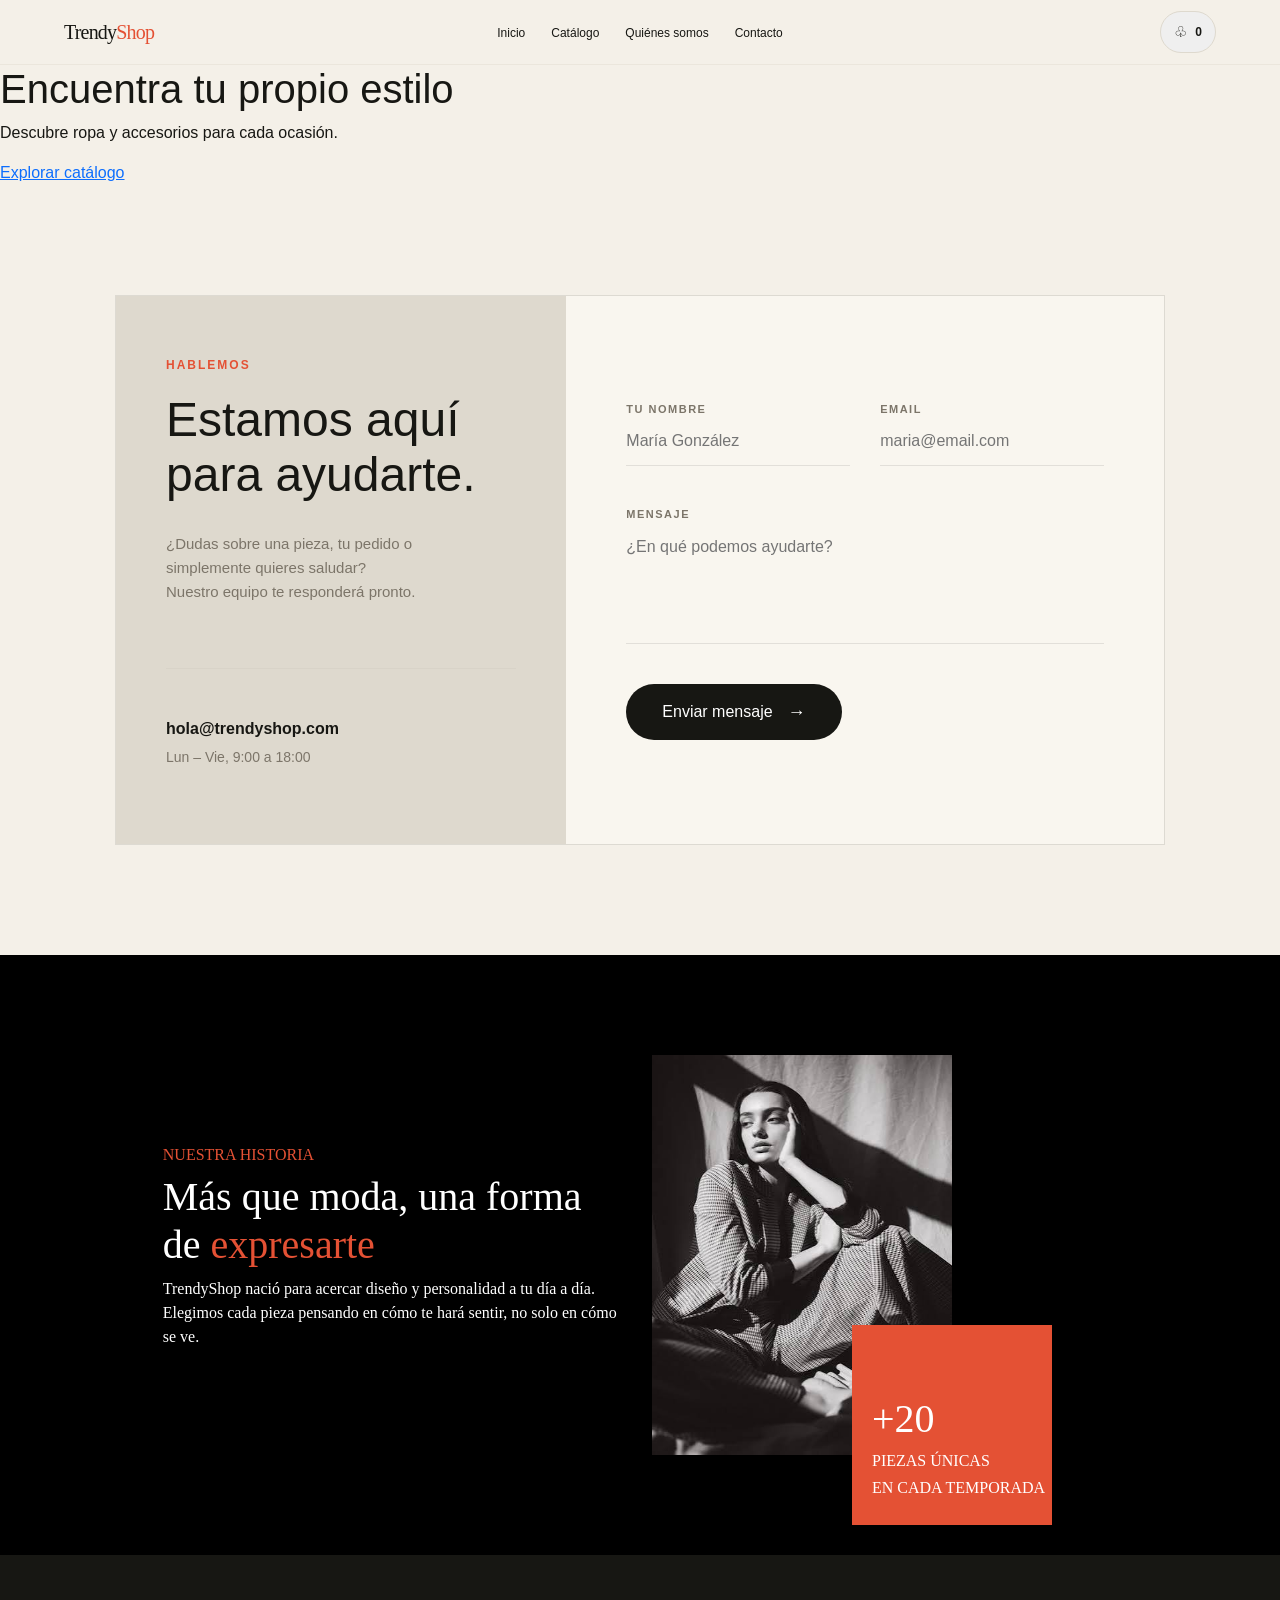
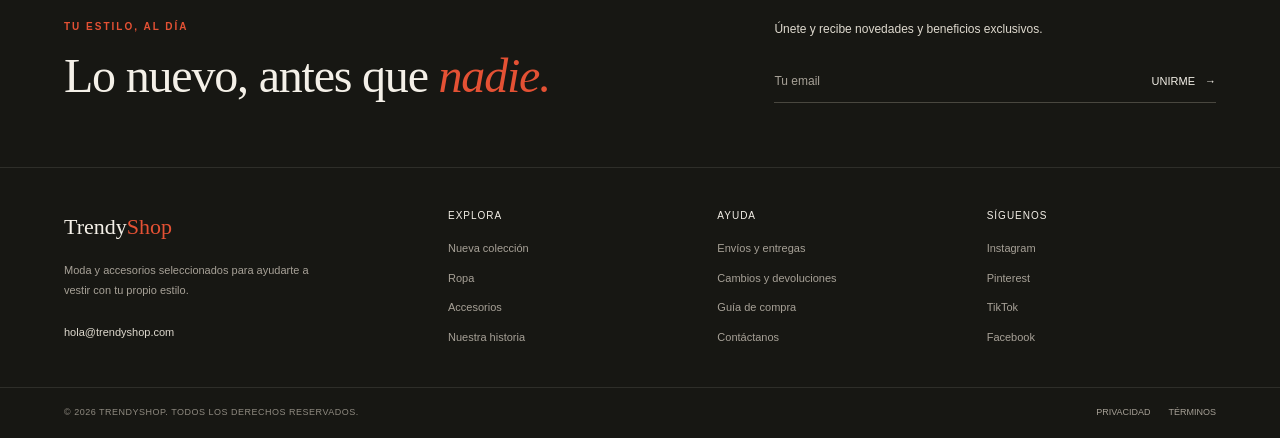
==== commit 97e9fb71: "se añade quienes somos" ====
--- a/tienda/index.html
+++ b/tienda/index.html
@@ -1,55 +1,52 @@
-<!doctype html>
+<!DOCTYPE html>
 <html lang="en">
-  <head>
-    <meta charset="UTF-8" />
-    <meta name="viewport" content="width=device-width, initial-scale=1.0" />
-    <title>TrendyShop | Inicio</title>
-    <link rel="icon" type="image/png" href="assest/images/favicon.png" />
-    <link
-      href="https://cdn.jsdelivr.net/npm/bootstrap@5.0.2/dist/css/bootstrap.min.css"
-      rel="stylesheet"
-      integrity="sha384-EVSTQN3/azprG1Anm3QDgpJLIm9Nao0Yz1ztcQTwFspd3yD65VohhpuuCOmLASjC"
-      crossorigin="anonymous"
-    />
-    <link
-      rel="stylesheet"
-      href="https://cdn.jsdelivr.net/npm/bootstrap-icons@1.11.3/font/bootstrap-icons.min.css"
-    />
 
-    <link rel="stylesheet" href="css/style.css" />
-    <link rel="stylesheet" href="./css/header.css" />
-    <link rel="stylesheet" href="./css/catalogo.css" />
-    <link rel="stylesheet" href="css/contact.css" />
-    <link rel="stylesheet" href="./css/footer.css" />
-    <link rel="stylesheet" href="css/animations.css" />
+<head>
+  <meta charset="UTF-8">
+  <meta name="viewport" content="width=device-width, initial-scale=1.0">
+  <title>TrendyShop | Inicio</title>
+  <link rel="icon" type="image/png" href="assest/images/favicon.png">
+  <link href="https://cdn.jsdelivr.net/npm/bootstrap@5.0.2/dist/css/bootstrap.min.css" rel="stylesheet"
+    integrity="sha384-EVSTQN3/azprG1Anm3QDgpJLIm9Nao0Yz1ztcQTwFspd3yD65VohhpuuCOmLASjC" crossorigin="anonymous">
 
-    <!-- llamamos app.js para traer el header y el footer -->
-    <script type="module" src="./js/app.js"></script>
-  </head>
+  <link rel="stylesheet" href="css/style.css">
+  <link rel="stylesheet" href="./css/header.css">
+  <link rel="stylesheet" href="css/contact.css">
+  <link rel="stylesheet" href="./css/footer.css">
+  <link rel="stylesheet" href="css/animations.css">
+  <link rel="stylesheet" href="./css/carrito.css">
+  <link rel="stylesheet" href="./css/quienes-somos.css">
 
-  <body>
-    <div id="header-container"></div>
+  <!-- llamamos app.js para traer el header y el footer -->
+  <script type="module" src="./js/app.js"></script>
+</head>
 
-    <main>
-      <!-- <section class="hero">
-        <h1>Encuentra tu propio estilo</h1>
-        <p>Descubre ropa y accesorios para cada ocasión.</p>
+<body>
+  <div id="header-container"></div>
 
-        <a href="./catalogo/index.html" class="btn-primary">
-          Explorar catálogo
-        </a>
-      </section> -->
-      <div id="catalogo-container"></div>
-    </main>
-    <div id="contact-container"></div>
-    <div id="footer-container"></div>
+  <!-- Aquí se cargará el carrito lateral -->
+  <div id="panel-lateral-carrito"></div>
 
-    <script
-      src="https://cdn.jsdelivr.net/npm/bootstrap@5.0.2/dist/js/bootstrap.bundle.min.js"
-      integrity="sha384-MrcW6ZMFYlzcLA8Nl+NtUVF0sA7MsXsP1UyJoMp4YLEuNSfAP+JcXn/tWtIaxVXM"
-      crossorigin="anonymous"
-    ></script>
+  <main>
+    <section class="hero">
+      <h1>Encuentra tu propio estilo</h1>
+      <p>Descubre ropa y accesorios para cada ocasión.</p>
 
-    <script src="js/script.js"></script>
-  </body>
-</html>
+      <a href="./catalogo/index.html" class="btn-primary">
+        Explorar catálogo
+      </a>
+    </section>
+  </main>
+
+  <div id="contact-container">S</div>
+  <div id="div-quienes"></div>
+  <div id="footer-container"></div>
+
+  <script src="https://cdn.jsdelivr.net/npm/bootstrap@5.0.2/dist/js/bootstrap.bundle.min.js"
+    integrity="sha384-MrcW6ZMFYlzcLA8Nl+NtUVF0sA7MsXsP1UyJoMp4YLEuNSfAP+JcXn/tWtIaxVXM"
+    crossorigin="anonymous"></script>
+
+  <script src="js/script.js"></script>
+</body>
+
+</html>
--- a/tienda/css/carrito.css
+++ b/tienda/css/carrito.css
@@ -0,0 +1,207 @@
+
+/* =================================
+   FONDO OSCURO DEL CARRITO
+================================= */
+
+#panel-lateral-carrito .backdrop-carrito {
+    position: fixed;
+    inset: 0;
+    background-color: rgba(0, 0, 0, 0.48);
+    opacity: 0;
+    visibility: hidden;
+    transition: opacity 0.3s ease, visibility 0.3s ease;
+    z-index: 1040;
+}
+
+
+/* =================================
+   PANEL LATERAL
+================================= */
+
+#panel-lateral-carrito .panel-carrito {
+    position: fixed;
+    top: 0;
+    right: 0;
+
+    width: min(420px, 90vw);
+    height: 100vh;
+    height: 100dvh;
+
+    display: flex;
+    flex-direction: column;
+
+    background-color: #f4f0e8;
+    color: #191816;
+
+    box-shadow: -8px 0 30px rgba(0, 0, 0, 0.12);
+
+    transform: translateX(100%);
+    visibility: hidden;
+
+    transition:
+        transform 0.35s ease,
+        visibility 0.35s ease;
+
+    z-index: 1050;
+}
+
+
+/* =================================
+   ENCABEZADO
+================================= */
+
+#panel-lateral-carrito .cabecera-carrito {
+    display: flex;
+    justify-content: space-between;
+    align-items: center;
+    gap: 16px;
+
+    padding: 22px 26px 16px;
+    border-bottom: 1px solid #ded8cd;
+    flex-shrink: 0;
+}
+
+#panel-lateral-carrito #titulo-carrito {
+    margin: 0;
+    font-family: Georgia, serif;
+    font-size: 25px;
+    font-weight: normal;
+}
+
+#panel-lateral-carrito #subtitulo-carrito {
+    margin: 5px 0 0;
+    color: #827d75;
+    font-size: 12px;
+}
+
+#panel-lateral-carrito #boton-cerrar-carrito {
+    width: 38px;
+    height: 38px;
+    flex-shrink: 0;
+
+    border: 1px solid #d5cec3;
+    border-radius: 50%;
+    background: transparent;
+    color: #191816;
+
+    font-size: 23px;
+    line-height: 1;
+    cursor: pointer;
+}
+
+
+/* =================================
+   LISTA DE PRODUCTOS
+================================= */
+
+#panel-lateral-carrito .cuerpo-carrito {
+    flex: 1;
+    min-height: 0;
+    overflow-y: auto;
+
+    padding: 20px 26px;
+}
+
+
+/* =================================
+   PIE Y TOTAL
+================================= */
+
+#panel-lateral-carrito .pie-carrito {
+    flex-shrink: 0;
+
+    padding: 20px 26px;
+    background-color: #ebe6dc;
+    border-top: 1px solid #d8d1c6;
+}
+
+#panel-lateral-carrito .resumen-carrito {
+    display: flex;
+    justify-content: space-between;
+    align-items: center;
+    gap: 12px;
+
+    margin-bottom: 16px;
+}
+
+#panel-lateral-carrito .resumen-carrito span {
+    color: #827d75;
+    font-size: 12px;
+    text-transform: uppercase;
+    letter-spacing: 1px;
+}
+
+#panel-lateral-carrito #precio-total-carrito {
+    font-family: Georgia, serif;
+    font-size: 23px;
+    font-weight: normal;
+}
+
+#panel-lateral-carrito .boton-pagar {
+    width: 100%;
+    padding: 14px 18px;
+
+    border: none;
+    border-radius: 28px;
+
+    background-color: #ed4d32;
+    color: white;
+
+    font-size: 14px;
+    cursor: pointer;
+    transition: background-color 0.2s ease;
+}
+
+#panel-lateral-carrito .boton-pagar:hover {
+    background-color: #d93d25;
+}
+
+
+/* =================================
+   ESTADO ABIERTO
+================================= */
+
+#panel-lateral-carrito.abierto .backdrop-carrito {
+    opacity: 1;
+    visibility: visible;
+}
+
+#panel-lateral-carrito.abierto .panel-carrito {
+    transform: translateX(0);
+    visibility: visible;
+}
+
+
+/* =================================
+   ACCESIBILIDAD Y MÓVILES
+================================= */
+
+#panel-lateral-carrito button:focus-visible {
+    outline: 2px solid #ed4d32;
+    outline-offset: 3px;
+}
+
+@media (max-width: 480px) {
+    #panel-lateral-carrito .panel-carrito {
+        width: 90vw;
+    }
+
+    #panel-lateral-carrito .cabecera-carrito {
+        padding: 20px 18px 15px;
+    }
+
+    #panel-lateral-carrito .cuerpo-carrito {
+        padding: 18px;
+    }
+
+    #panel-lateral-carrito .pie-carrito {
+        padding: 18px;
+    }
+}
+
+@media (prefers-reduced-motion: reduce) {
+    #panel-lateral-carrito .panel-carrito,
+    #panel-lateral-carrito .backdrop-carrito {
+        transition: none;
+    }
+}
--- a/tienda/css/quienes-somos.css
+++ b/tienda/css/quienes-somos.css
@@ -0,0 +1,88 @@
+/* FUENTE TEXTOS */
+
+.antic-didone-regular {
+    font-family: "Antic Didone", serif;
+    font-weight: 400;
+    font-style: normal;
+}
+
+/* FUENTE TITULOS */
+
+.kalam-light {
+    font-family: "Kalam", cursive;
+    font-weight: 300;
+    font-style: normal;
+}
+
+.kalam-regular {
+    font-family: "Kalam", cursive;
+    font-weight: 400;
+    font-style: normal;
+}
+
+.kalam-bold {
+    font-family: "Kalam", cursive;
+    font-weight: 700;
+    font-style: normal;
+}
+
+/* COLOR DE FONDO 
+
+body {
+    background: #000000;
+    background: linear-gradient(209deg, rgba(0, 0, 0, 1) 0%, rgba(9, 9, 121, 1) 35%, rgba(0, 212, 255, 1) 100%);
+}*/
+
+/*body {
+    background-color: black;
+}
+*/
+#titulo-quienes {
+    color: #E45134;
+}
+
+#encabezado-quienes,
+#parrafo-quienes {
+    color: white;
+}
+
+#div-quienes {
+    display: flex;
+    background-color: black;
+    align-items: center;
+    justify-content: center;
+    position: relative;
+    height: 600px;
+}
+
+#moda-quienes {
+    position: absolute;
+    height: 400px;
+    width: 300px;
+    justify-content: center;
+    transform: translateY(-50%);
+    text-align: center;
+}
+
+#div-naranja {
+    background-color: #E45134;
+    min-height: 200px;
+    min-width: 200px;
+    position:absolute;
+    margin-left: 200px;
+    margin-top: 70px;
+    display: flex;
+    justify-content: flex-end;
+    flex-direction: column;
+    padding-left: 20px;
+    padding-bottom: 20px;
+}
+
+#veinte {
+    color: white;
+    justify-content: flex-start;
+}
+
+#interior-naranja {
+    color: white;
+}
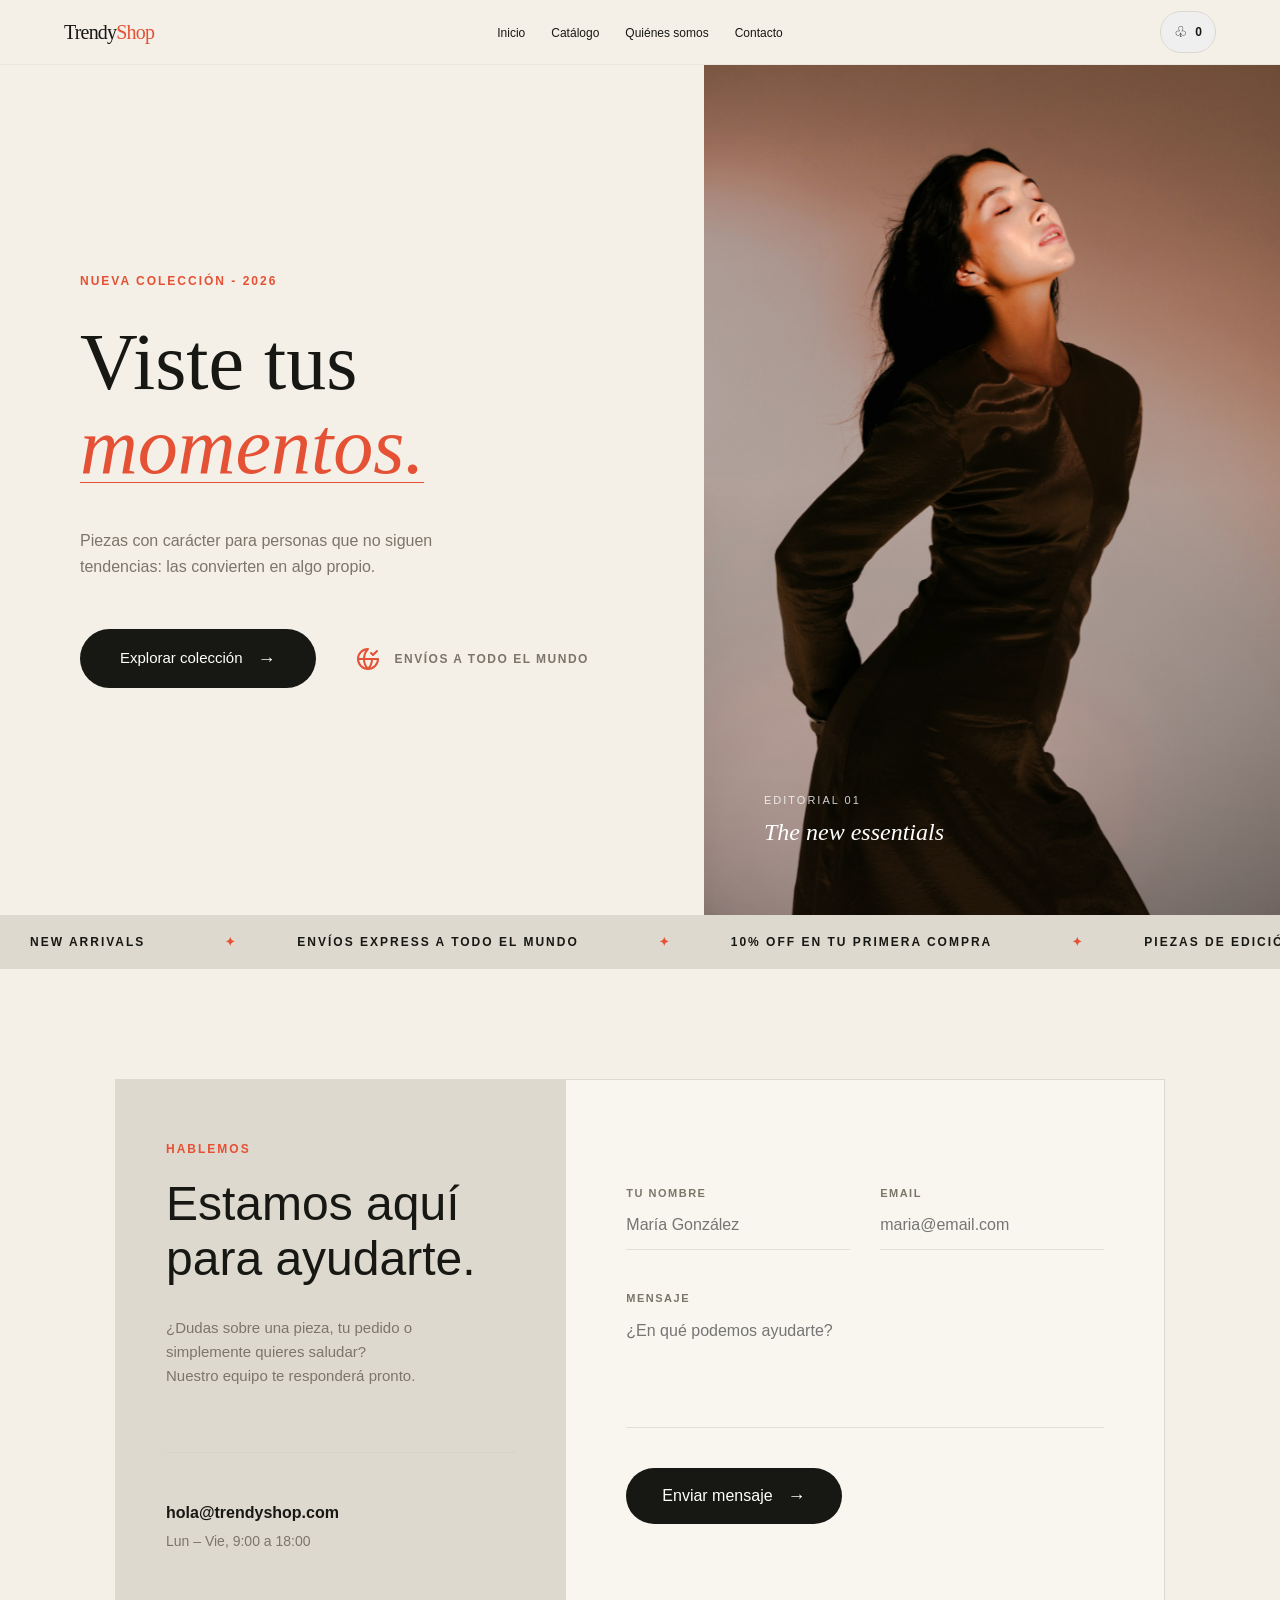
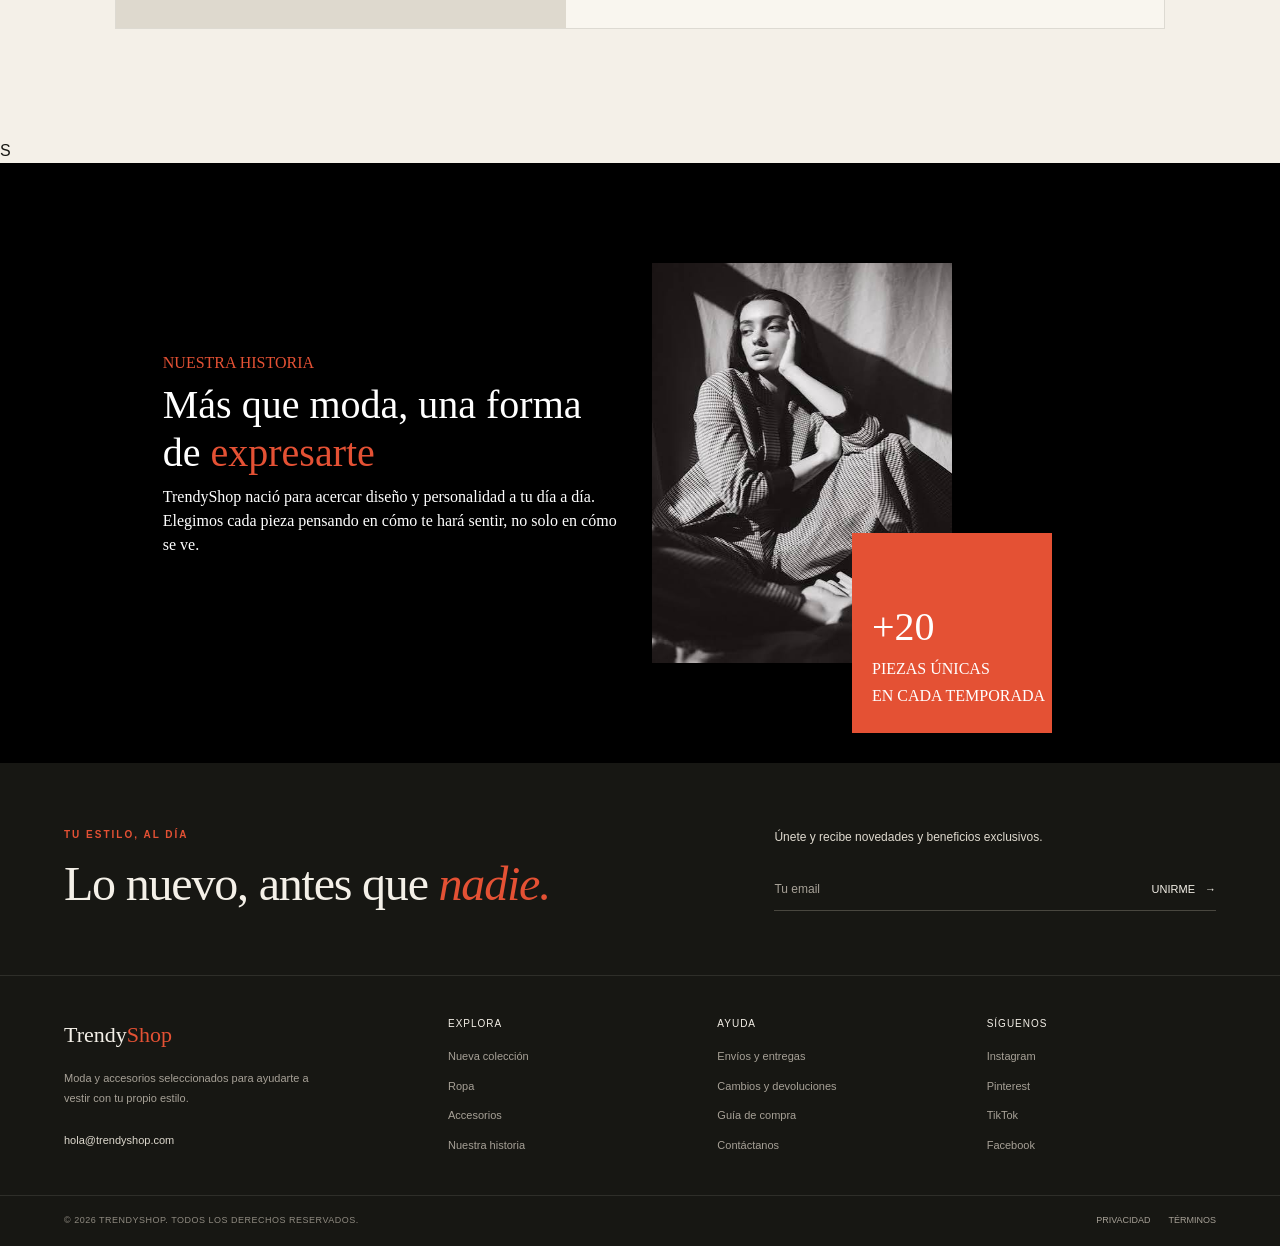
==== commit 16e8c950: "resolviendo conflictos" ====
--- a/tienda/index.html
+++ b/tienda/index.html
@@ -28,14 +28,62 @@
   <div id="panel-lateral-carrito"></div>
 
   <main>
-    <section class="hero">
-      <h1>Encuentra tu propio estilo</h1>
-      <p>Descubre ropa y accesorios para cada ocasión.</p>
+    <section class="hero-container">
+      <div class="hero-wrapper">
 
-      <a href="./catalogo/index.html" class="btn-primary">
-        Explorar catálogo
-      </a>
+        <div class="hero-content">
+          <span class="hero-subtitle">Nueva colección - 2026</span>
+          <h1 class="hero-title">Viste tus <br><span class="title-italic">momentos.</span></h1>
+          <p class="hero-description">
+            Piezas con carácter para personas que no siguen tendencias: las convierten en algo propio.
+          </p>
+          <div class="hero-actions">
+            <a href="./catalogo/index.html" class="hero-btn">
+              Explorar colección <span class="btn-arrow">&rarr;</span>
+            </a>
+            <div class="hero-shipping">
+              <span class="shipping-icon">
+                <svg xmlns="http://www.w3.org/2000/svg" width="24" height="24" viewBox="0 0 24 24" fill="none"
+                  stroke="currentColor" stroke-width="2" stroke-linecap="round" stroke-linejoin="round"
+                  class="lucide lucide-globe-check preview-icon">
+                  <path d="m15 6 2 2 4-4" />
+                  <path d="M2 12h20A10 10 0 1 1 12 2a14.5 14.5 0 0 0 0 20 14.5 14.5 0 0 0 4-10" />
+                </svg>
+              </span>
+              <span class="shipping-text">Envíos a todo el mundo</span>
+            </div>
+          </div>
+        </div>
+
+        <div class="hero-image-panel">
+          <div class="image-overlay">
+            <span class="editorial-label">Editorial 01</span>
+            <h3 class="editorial-title">The new essentials</h3>
+          </div>
+        </div>
+
+      </div>
+      <div class="ticker-container">
+        <div class="ticker-wrap">
+          <div class="ticker-item">NEW ARRIVALS <span>✦</span></div>
+          <div class="ticker-item">ENVÍOS EXPRESS A TODO EL MUNDO <span>✦</span></div>
+          <div class="ticker-item">10% OFF EN TU PRIMERA COMPRA <span>✦</span></div>
+          <div class="ticker-item">PIEZAS DE EDICIÓN LIMITADA <span>✦</span></div>
+          <div class="ticker-item">COMPRA SEGURA & GARANTIZADA <span>✦</span></div>
+          <div class="ticker-item">DISEÑO QUE TRASCIENDE <span>✦</span></div>
+
+          <div class="ticker-item">NEW ARRIVALS <span>✦</span></div>
+          <div class="ticker-item">ENVÍOS EXPRESS A TODO EL MUNDO <span>✦</span></div>
+          <div class="ticker-item">10% OFF EN TU PRIMERA COMPRA <span>✦</span></div>
+          <div class="ticker-item">PIEZAS DE EDICIÓN LIMITADA <span>✦</span></div>
+          <div class="ticker-item">COMPRA SEGURA & GARANTIZADA <span>✦</span></div>
+          <div class="ticker-item">DISEÑO QUE TRASCIENDE <span>✦</span></div>
+        </div>
+      </div>
     </section>
+
+
+    <section id="contact-container"></section>
   </main>
 
   <div id="contact-container">S</div>
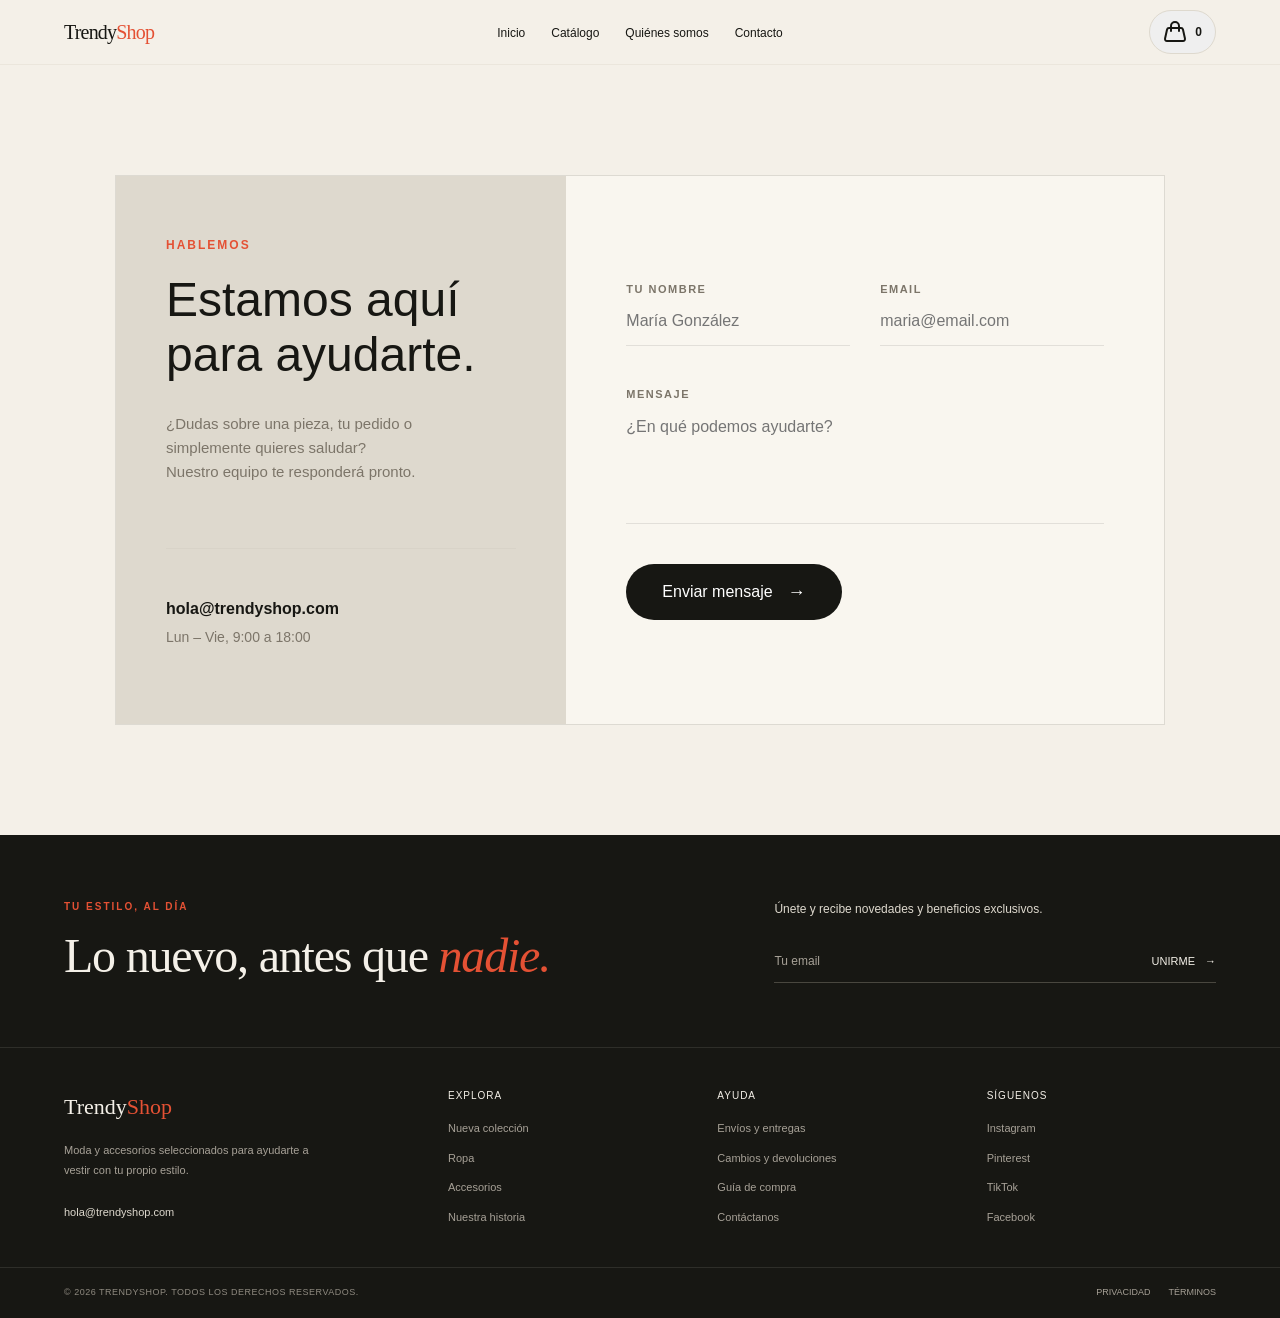
==== commit 5b8d1977: "feactue: indentando lineas" ====
--- a/tienda/index.html
+++ b/tienda/index.html
@@ -1,21 +1,21 @@
-<!DOCTYPE html>
+<!doctype html>
 <html lang="en">
 
 <head>
-  <meta charset="UTF-8">
-  <meta name="viewport" content="width=device-width, initial-scale=1.0">
+  <meta charset="UTF-8" />
+  <meta name="viewport" content="width=device-width, initial-scale=1.0" />
   <title>TrendyShop | Inicio</title>
-  <link rel="icon" type="image/png" href="assest/images/favicon.png">
+  <link rel="icon" type="image/png" href="assest/images/favicon.png" />
   <link href="https://cdn.jsdelivr.net/npm/bootstrap@5.0.2/dist/css/bootstrap.min.css" rel="stylesheet"
-    integrity="sha384-EVSTQN3/azprG1Anm3QDgpJLIm9Nao0Yz1ztcQTwFspd3yD65VohhpuuCOmLASjC" crossorigin="anonymous">
+    integrity="sha384-EVSTQN3/azprG1Anm3QDgpJLIm9Nao0Yz1ztcQTwFspd3yD65VohhpuuCOmLASjC" crossorigin="anonymous" />
+  <link rel="stylesheet" href="https://cdn.jsdelivr.net/npm/bootstrap-icons@1.11.3/font/bootstrap-icons.min.css" />
 
-  <link rel="stylesheet" href="css/style.css">
-  <link rel="stylesheet" href="./css/header.css">
-  <link rel="stylesheet" href="css/contact.css">
-  <link rel="stylesheet" href="./css/footer.css">
-  <link rel="stylesheet" href="css/animations.css">
-  <link rel="stylesheet" href="./css/carrito.css">
-  <link rel="stylesheet" href="./css/quienes-somos.css">
+  <link rel="stylesheet" href="css/style.css" />
+  <link rel="stylesheet" href="./css/header.css" />
+  <link rel="stylesheet" href="./css/catalogo.css" />
+  <link rel="stylesheet" href="css/contact.css" />
+  <link rel="stylesheet" href="./css/footer.css" />
+  <link rel="stylesheet" href="css/animations.css" />
 
   <!-- llamamos app.js para traer el header y el footer -->
   <script type="module" src="./js/app.js"></script>
@@ -24,70 +24,18 @@
 <body>
   <div id="header-container"></div>
 
-  <!-- Aquí se cargará el carrito lateral -->
-  <div id="panel-lateral-carrito"></div>
+  <main>
+    <!-- <section class="hero">
+        <h1>Encuentra tu propio estilo</h1>
+        <p>Descubre ropa y accesorios para cada ocasión.</p>
 
-  <main>
-    <section class="hero-container">
-      <div class="hero-wrapper">
-
-        <div class="hero-content">
-          <span class="hero-subtitle">Nueva colección - 2026</span>
-          <h1 class="hero-title">Viste tus <br><span class="title-italic">momentos.</span></h1>
-          <p class="hero-description">
-            Piezas con carácter para personas que no siguen tendencias: las convierten en algo propio.
-          </p>
-          <div class="hero-actions">
-            <a href="./catalogo/index.html" class="hero-btn">
-              Explorar colección <span class="btn-arrow">&rarr;</span>
-            </a>
-            <div class="hero-shipping">
-              <span class="shipping-icon">
-                <svg xmlns="http://www.w3.org/2000/svg" width="24" height="24" viewBox="0 0 24 24" fill="none"
-                  stroke="currentColor" stroke-width="2" stroke-linecap="round" stroke-linejoin="round"
-                  class="lucide lucide-globe-check preview-icon">
-                  <path d="m15 6 2 2 4-4" />
-                  <path d="M2 12h20A10 10 0 1 1 12 2a14.5 14.5 0 0 0 0 20 14.5 14.5 0 0 0 4-10" />
-                </svg>
-              </span>
-              <span class="shipping-text">Envíos a todo el mundo</span>
-            </div>
-          </div>
-        </div>
-
-        <div class="hero-image-panel">
-          <div class="image-overlay">
-            <span class="editorial-label">Editorial 01</span>
-            <h3 class="editorial-title">The new essentials</h3>
-          </div>
-        </div>
-
-      </div>
-      <div class="ticker-container">
-        <div class="ticker-wrap">
-          <div class="ticker-item">NEW ARRIVALS <span>✦</span></div>
-          <div class="ticker-item">ENVÍOS EXPRESS A TODO EL MUNDO <span>✦</span></div>
-          <div class="ticker-item">10% OFF EN TU PRIMERA COMPRA <span>✦</span></div>
-          <div class="ticker-item">PIEZAS DE EDICIÓN LIMITADA <span>✦</span></div>
-          <div class="ticker-item">COMPRA SEGURA & GARANTIZADA <span>✦</span></div>
-          <div class="ticker-item">DISEÑO QUE TRASCIENDE <span>✦</span></div>
-
-          <div class="ticker-item">NEW ARRIVALS <span>✦</span></div>
-          <div class="ticker-item">ENVÍOS EXPRESS A TODO EL MUNDO <span>✦</span></div>
-          <div class="ticker-item">10% OFF EN TU PRIMERA COMPRA <span>✦</span></div>
-          <div class="ticker-item">PIEZAS DE EDICIÓN LIMITADA <span>✦</span></div>
-          <div class="ticker-item">COMPRA SEGURA & GARANTIZADA <span>✦</span></div>
-          <div class="ticker-item">DISEÑO QUE TRASCIENDE <span>✦</span></div>
-        </div>
-      </div>
-    </section>
-
-
-    <section id="contact-container"></section>
+        <a href="./catalogo/index.html" class="btn-primary">
+          Explorar catálogo
+        </a>
+      </section> -->
+    <div id="catalogo-container"></div>
   </main>
-
-  <div id="contact-container">S</div>
-  <div id="div-quienes"></div>
+  <div id="contact-container"></div>
   <div id="footer-container"></div>
 
   <script src="https://cdn.jsdelivr.net/npm/bootstrap@5.0.2/dist/js/bootstrap.bundle.min.js"
--- a/tienda/css/catalogo.css
+++ b/tienda/css/catalogo.css
@@ -0,0 +1,232 @@
+/* Seccion principal del catalogo */
+.catalogo {
+  width: 100%;
+  padding: 80px 24px;
+  background-color: #f8f7f4;
+  color: #292724;
+}
+
+.catalogo,
+.catalogo * {
+  box-sizing: border-box;
+}
+
+.catalogo-contenedor {
+  width: 100%;
+  max-width: 1200px;
+  margin: 0 auto;
+}
+
+/* Encabezado de la seccion del catalogo */
+.catalogo-encabezado {
+  display: flex;
+  justify-content: space-between;
+  align-items: end;
+  gap: 30px;
+  padding-bottom: 24px;
+  margin-bottom: 28px;
+  border-bottom: 1px solid #e7e4de;
+}
+
+.catalogo-subtitulo {
+  display: block;
+  margin-bottom: 12px;
+  font-size: 11px;
+  font-weight: 600;
+  letter-spacing: 2px;
+  color: #c76a4c;
+}
+
+.catalogo-encabezado h2 {
+  margin: 0;
+  font-family: Georgia, "Times New Roman", serif;
+  font-size: clamp(32px, 4vw, 48px);
+  font-weight: 400;
+  line-height: 1.2;
+}
+
+.catalogo-descripcion {
+  max-width: 320px;
+  margin: 0;
+  font-size: 13px;
+  line-height: 1.7;
+  color: #77736f;
+}
+/* Botones */
+.catalogo-filtros {
+  display: flex;
+  flex-wrap: wrap;
+  gap: 8px;
+  margin-bottom: 32px;
+}
+
+.catalogo .filtro {
+  padding: 9px 18px;
+  border: 1px solid #dedbd5;
+  border-radius: 30px;
+  background-color: transparent;
+  color: #44403c;
+  font-family: inherit;
+  font-size: 12px;
+  cursor: pointer;
+  transition:
+    background-color 0.2s ease,
+    color 0.2s ease,
+    border-color 0.2s ease;
+}
+
+.catalogo .filtro:hover {
+  border-color: #292724;
+}
+
+/* Categoría seleccionada */
+
+.catalogo .filtro.activo {
+  background-color: #292724;
+  color: #ffffff;
+  border-color: #292724;
+}
+
+/* Cuadricula de los productos */
+
+.catalogo-productos {
+  display: grid;
+  grid-template-columns: repeat(4, minmax(0, 1fr));
+  gap: 32px 20px;
+}
+
+/* Tarjetas de productos */
+.catalogo .producto-card {
+  display: flex;
+  flex-direction: column;
+  min-width: 0;
+  gap: 12px;
+}
+
+.catalogo .producto-imagen {
+  position: relative;
+  width: 100%;
+  aspect-ratio: 3 / 4;
+  display: flex;
+  align-items: center;
+  justify-content: center;
+  padding: 25px;
+  background-color: #eeece8;
+  overflow: hidden;
+}
+
+.catalogo .producto-imagen img {
+  width: 100%;
+  height: 100%;
+  object-fit: contain;
+  transition: transform 0.3s ease;
+}
+
+/* Efecto visual sobre la imagen */
+
+.catalogo .producto-card:hover img {
+  transform: scale(1.06);
+}
+
+/* Informacion del producto */
+
+.catalogo .producto-info {
+  display: flex;
+  flex-direction: column;
+  gap: 6px;
+}
+
+.catalogo .producto-categoria {
+  font-size: 11px;
+  color: #9b9690;
+}
+
+.catalogo .producto-titulo {
+  margin: 0;
+  font-size: 13px;
+  font-weight: 500;
+  line-height: 1.5;
+  color: #292724;
+}
+
+.catalogo .producto-precio {
+  margin: 0;
+  font-size: 14px;
+  font-weight: 600;
+  color: #292724;
+}
+
+/* Boton de agregar al carrito */
+
+.catalogo .producto-agregar {
+  position: absolute;
+  bottom: 16px;
+  right: 16px;
+  width: 44px;
+  height: 44px;
+  padding: 0;
+  border: none;
+  border-radius: 50%;
+  background-color: #292724;
+  color: #ffffff;
+  font-size: 18px;
+  display: flex;
+  align-items: center;
+  justify-content: center;
+  cursor: pointer;
+  opacity: 0;
+  visibility: hidden;
+  transform: translateY(6px);
+  transition:
+    opacity 0.25s ease,
+    transform 0.25s ease,
+    background-color 0.2s ease;
+  z-index: 2;
+}
+
+.catalogo .producto-card:hover .producto-agregar {
+  opacity: 1;
+  visibility: visible;
+  transform: translateY(0);
+}
+
+.catalogo .producto-agregar:hover {
+  background-color: #c76a4c;
+  color: #ffffff;
+}
+
+/* Celulares */
+
+@media (max-width: 576px) {
+  .catalogo {
+    padding: 40px 16px;
+  }
+
+  .catalogo-encabezado {
+    flex-direction: column;
+    align-items: flex-start;
+    gap: 16px;
+  }
+
+  .catalogo-descripcion {
+    max-width: 100%;
+  }
+
+  .catalogo-productos {
+    grid-template-columns: repeat(2, minmax(0, 1fr));
+    gap: 24px 12px;
+  }
+
+  .catalogo .producto-imagen {
+    padding: 12px;
+  }
+
+  .catalogo .producto-titulo {
+    font-size: 12px;
+  }
+
+  .catalogo .filtro {
+    padding: 8px 12px;
+    font-size: 11px;
+  }
+}
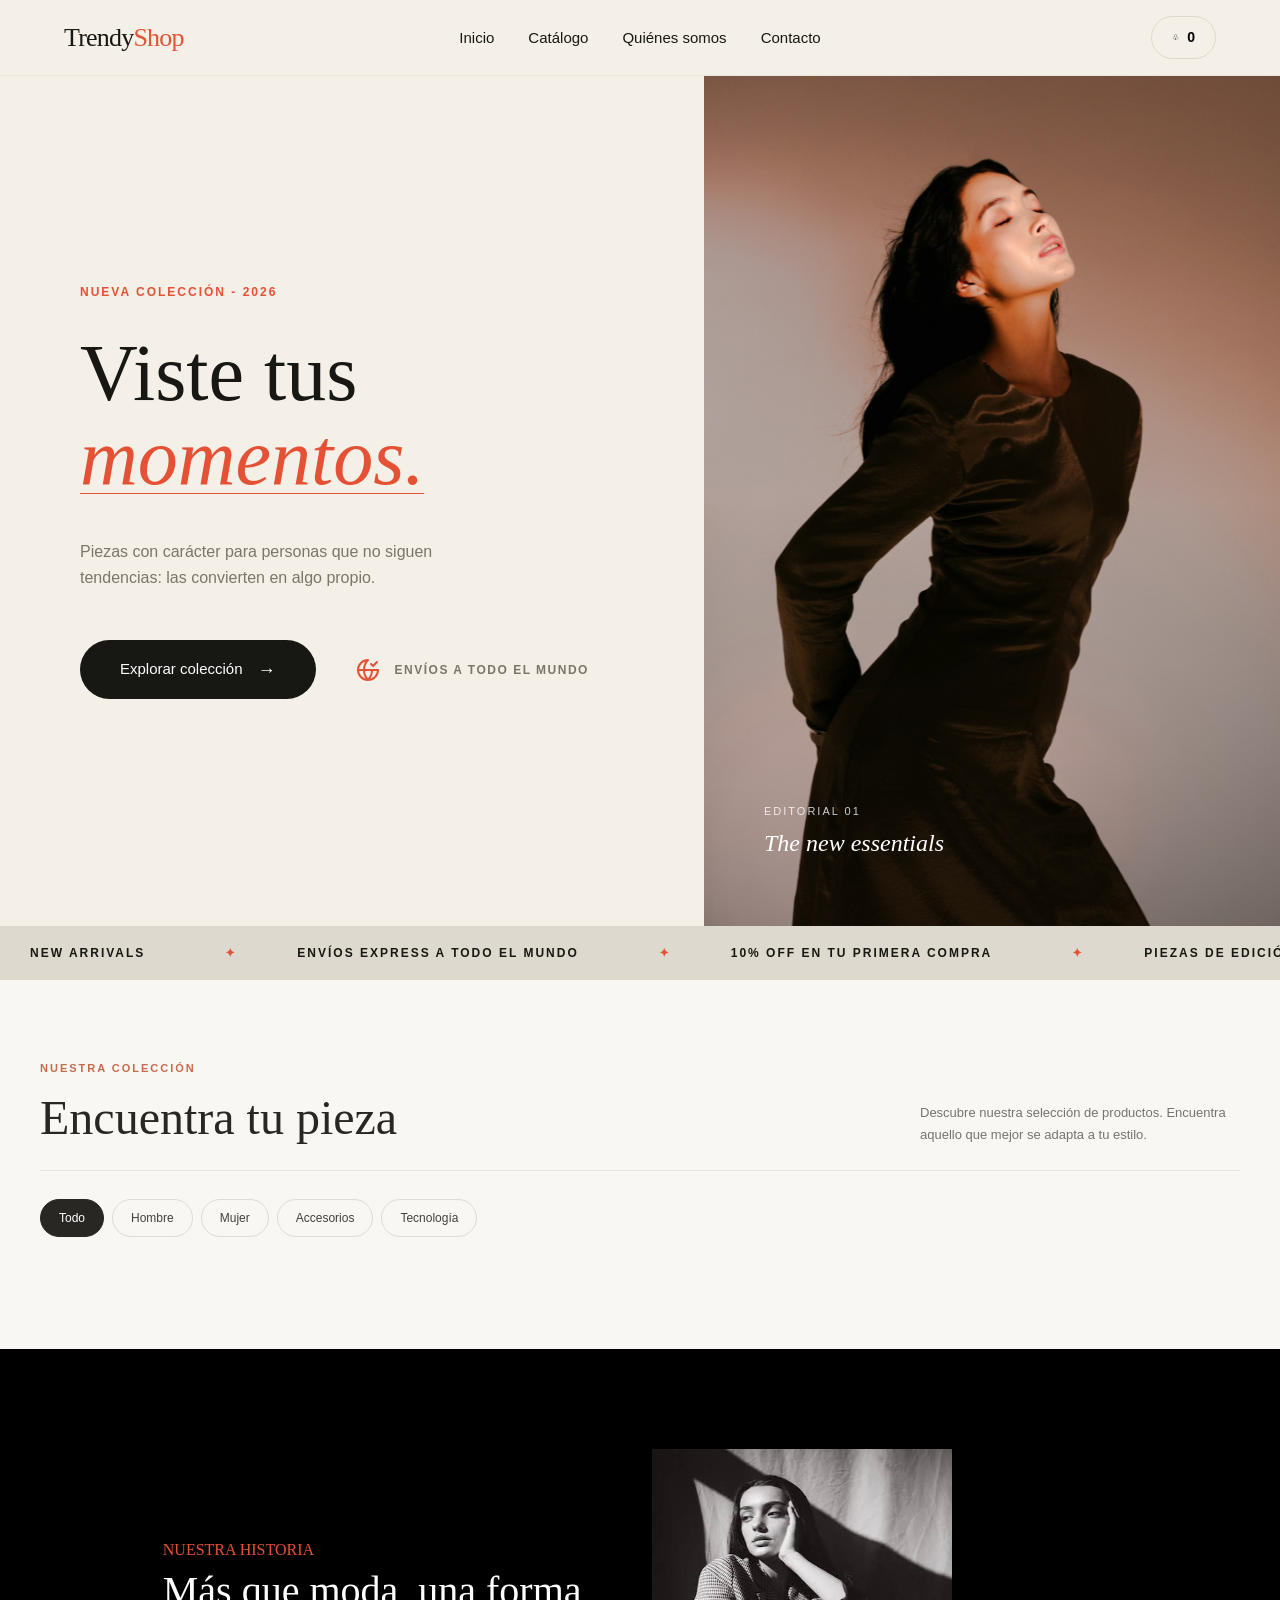
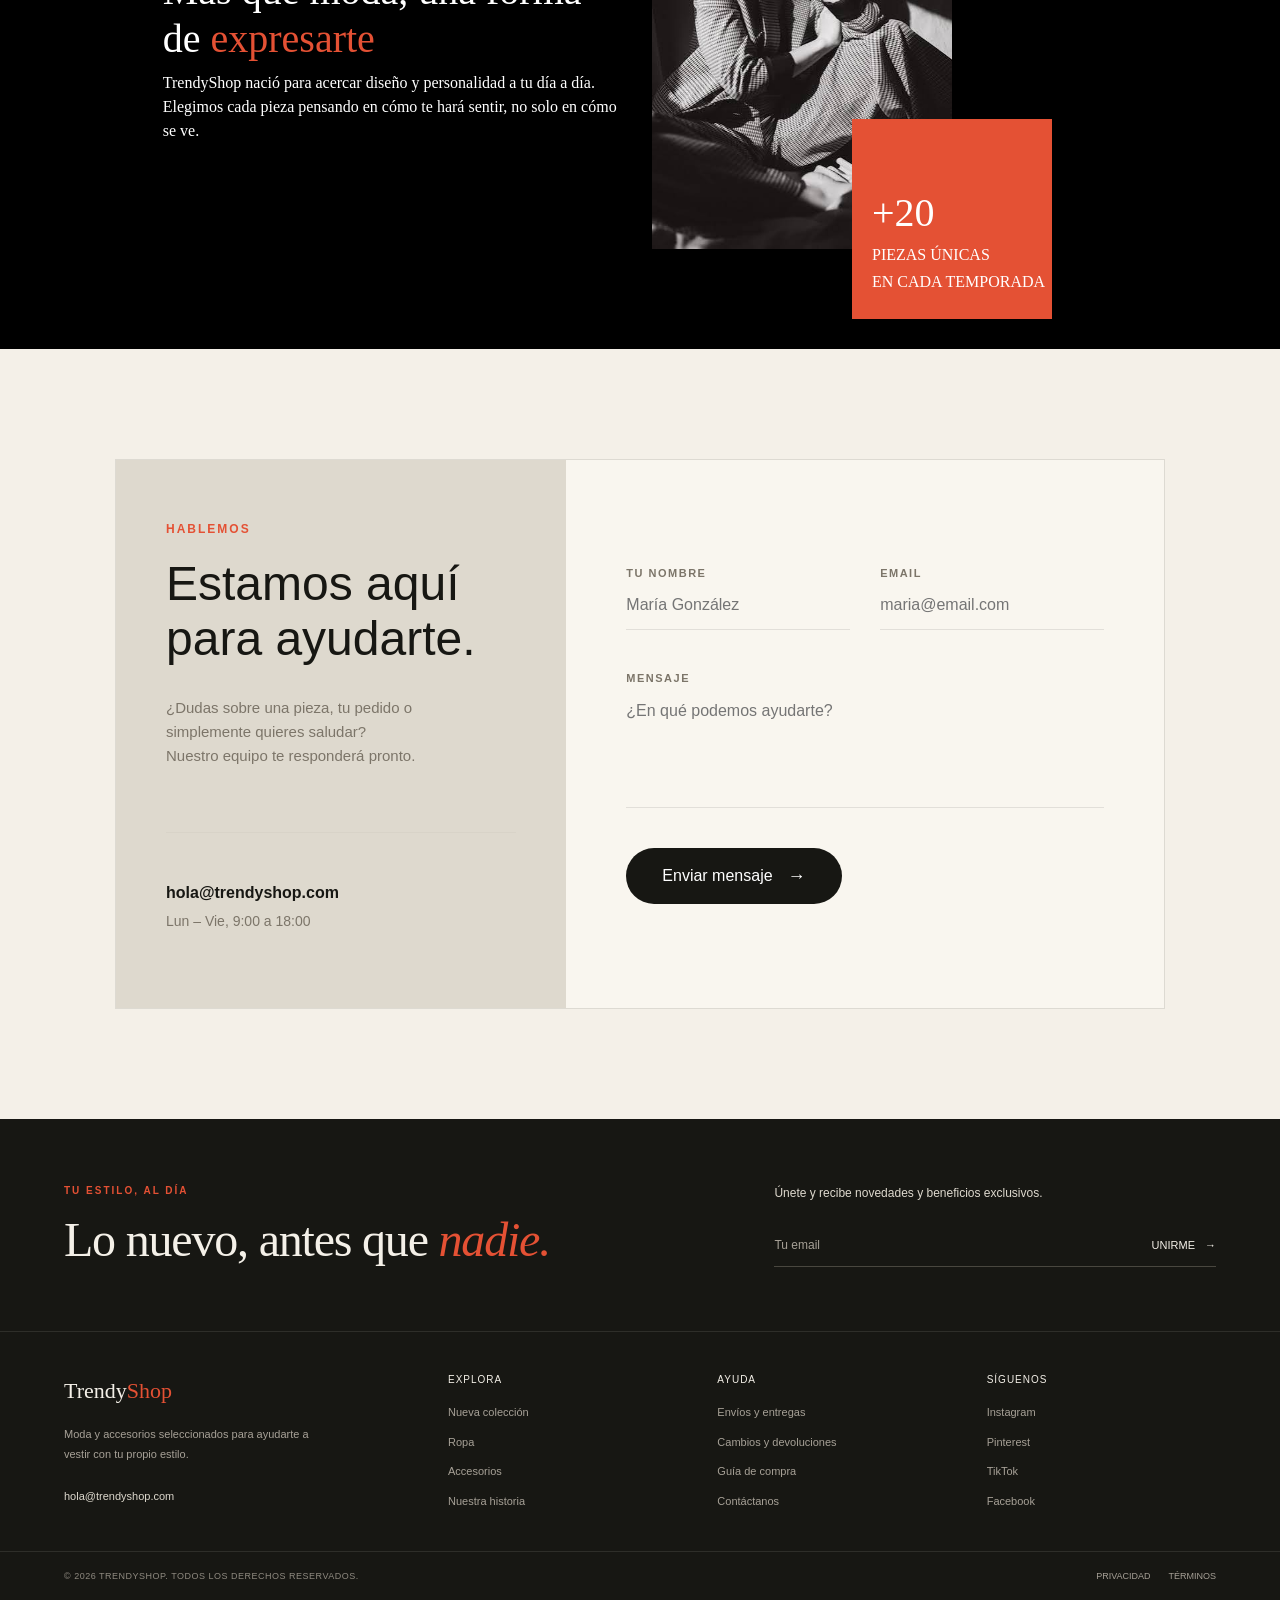
==== commit 91cfaa54: "actualizando cambios del merge" ====
--- a/tienda/index.html
+++ b/tienda/index.html
@@ -10,12 +10,14 @@
     integrity="sha384-EVSTQN3/azprG1Anm3QDgpJLIm9Nao0Yz1ztcQTwFspd3yD65VohhpuuCOmLASjC" crossorigin="anonymous" />
   <link rel="stylesheet" href="https://cdn.jsdelivr.net/npm/bootstrap-icons@1.11.3/font/bootstrap-icons.min.css" />
 
-  <link rel="stylesheet" href="css/style.css" />
-  <link rel="stylesheet" href="./css/header.css" />
+  <link rel="stylesheet" href="css/style.css">
+  <link rel="stylesheet" href="./css/header.css">
   <link rel="stylesheet" href="./css/catalogo.css" />
-  <link rel="stylesheet" href="css/contact.css" />
-  <link rel="stylesheet" href="./css/footer.css" />
-  <link rel="stylesheet" href="css/animations.css" />
+  <link rel="stylesheet" href="css/contact.css">
+  <link rel="stylesheet" href="./css/footer.css">
+  <link rel="stylesheet" href="css/animations.css">
+  <link rel="stylesheet" href="./css/carrito.css">
+  <link rel="stylesheet" href="./css/quienes-somos.css">
 
   <!-- llamamos app.js para traer el header y el footer -->
   <script type="module" src="./js/app.js"></script>
@@ -25,18 +27,70 @@
   <div id="header-container"></div>
 
   <main>
-    <!-- <section class="hero">
-        <h1>Encuentra tu propio estilo</h1>
-        <p>Descubre ropa y accesorios para cada ocasión.</p>
+    <section class="hero-container">
+      <div class="hero-wrapper">
 
-        <a href="./catalogo/index.html" class="btn-primary">
-          Explorar catálogo
-        </a>
-      </section> -->
-    <div id="catalogo-container"></div>
+        <div class="hero-content">
+          <span class="hero-subtitle">Nueva colección - 2026</span>
+          <h1 class="hero-title">Viste tus <br><span class="title-italic">momentos.</span></h1>
+          <p class="hero-description">
+            Piezas con carácter para personas que no siguen tendencias: las convierten en algo propio.
+          </p>
+          <div class="hero-actions">
+            <a href="./catalogo/index.html" class="hero-btn">
+              Explorar colección <span class="btn-arrow">&rarr;</span>
+            </a>
+            <div class="hero-shipping">
+              <span class="shipping-icon">
+                <svg xmlns="http://www.w3.org/2000/svg" width="24" height="24" viewBox="0 0 24 24" fill="none"
+                  stroke="currentColor" stroke-width="2" stroke-linecap="round" stroke-linejoin="round"
+                  class="lucide lucide-globe-check preview-icon">
+                  <path d="m15 6 2 2 4-4" />
+                  <path d="M2 12h20A10 10 0 1 1 12 2a14.5 14.5 0 0 0 0 20 14.5 14.5 0 0 0 4-10" />
+                </svg>
+              </span>
+              <span class="shipping-text">Envíos a todo el mundo</span>
+            </div>
+          </div>
+        </div>
+
+        <div class="hero-image-panel">
+          <div class="image-overlay">
+            <span class="editorial-label">Editorial 01</span>
+            <h3 class="editorial-title">The new essentials</h3>
+          </div>
+        </div>
+
+      </div>
+      <div class="ticker-container">
+        <div class="ticker-wrap">
+          <div class="ticker-item">NEW ARRIVALS <span>✦</span></div>
+          <div class="ticker-item">ENVÍOS EXPRESS A TODO EL MUNDO <span>✦</span></div>
+          <div class="ticker-item">10% OFF EN TU PRIMERA COMPRA <span>✦</span></div>
+          <div class="ticker-item">PIEZAS DE EDICIÓN LIMITADA <span>✦</span></div>
+          <div class="ticker-item">COMPRA SEGURA & GARANTIZADA <span>✦</span></div>
+          <div class="ticker-item">DISEÑO QUE TRASCIENDE <span>✦</span></div>
+
+          <div class="ticker-item">NEW ARRIVALS <span>✦</span></div>
+          <div class="ticker-item">ENVÍOS EXPRESS A TODO EL MUNDO <span>✦</span></div>
+          <div class="ticker-item">10% OFF EN TU PRIMERA COMPRA <span>✦</span></div>
+          <div class="ticker-item">PIEZAS DE EDICIÓN LIMITADA <span>✦</span></div>
+          <div class="ticker-item">COMPRA SEGURA & GARANTIZADA <span>✦</span></div>
+          <div class="ticker-item">DISEÑO QUE TRASCIENDE <span>✦</span></div>
+        </div>
+      </div>
+    </section>
+
+    <section id="catalogo-container"></section>
+    <section id="div-quienes" ></section>
+    <section id="contact-container"></section>
+    
   </main>
-  <div id="contact-container"></div>
-  <div id="footer-container"></div>
+
+  
+  <!-- Aquí se cargará el carrito lateral -->
+  <div id="panel-lateral-carrito"></div>
+  <footer id="footer-container"></footer>
 
   <script src="https://cdn.jsdelivr.net/npm/bootstrap@5.0.2/dist/js/bootstrap.bundle.min.js"
     integrity="sha384-MrcW6ZMFYlzcLA8Nl+NtUVF0sA7MsXsP1UyJoMp4YLEuNSfAP+JcXn/tWtIaxVXM"
--- a/tienda/css/header.css
+++ b/tienda/css/header.css
@@ -1,13 +1,19 @@
 /* HEADER */
+#header-container {
+    position: sticky;
+    top: 0;
+    left: 0;
+    width: 100%;
+    z-index: 1000;
+}
+
 .site-header {
-    position: relative;
-    z-index: 100;
-    background-color: #F4F0E8;
+    width: 100%;
+    background-color: var(--color-bg-light);
     border-bottom: 1px solid #EBE6DC;
 }
-
 .navbar {
-    min-height: 64px;
+    min-height: 75px;
     padding: 0 5%;
     display: grid;
     grid-template-columns: 1fr auto 1fr;
@@ -19,7 +25,7 @@
 .logo {
     justify-self: start;
     font-family: 'Playfair Display', serif;
-    font-size: 20px;
+    font-size: 26px;
     color: #171713;
     text-decoration: none;
     letter-spacing: -0.8px;
@@ -34,23 +40,41 @@
     display: flex;
     justify-content: center;
     align-items: center;
-    gap: 26px;
+    gap: 34px;
     list-style: none;
     padding: 0;
     margin: 0;
 }
 
 .nav-links a {
-    position: relative;
-    font-family: 'Inter', sans-serif;
-    font-size: 12px;
-    color: #171713;
-    text-decoration: none;
-    transition: color 0.25s ease;
+  position: relative;
+  font-family: 'Inter', sans-serif;
+  font-size: 15px;
+  font-weight: 500;
+  color: var(--color-dark);
+  text-decoration: none;
+  padding: 8px 0;
+  transition: color 300ms cubic-bezier(0.16, 1, 0.3, 1);
+}
+
+.nav-links a::after {
+  content: "";
+  position: absolute;
+  bottom: 0;
+  left: 50%;
+  width: 0;
+  height: 1px;
+  background-color: var(--color-accent);
+  transform: translate3d(-50%, 0, 0);
+  transition: width 350ms cubic-bezier(0.16, 1, 0.3, 1);
 }
 
 .nav-links a:hover {
-    color: #E45134;
+  color: var(--color-accent);
+}
+
+.nav-links a:hover::after {
+  width: 100%;
 }
 
 /* CARRITO */
@@ -59,26 +83,24 @@
     display: inline-flex;
     align-items: center;
     gap: 8px;
-    padding: 9px 13px;
+    padding: 10px 20px;
     border: 1px solid #DED9CE;
     border-radius: 30px;
-    color: #171713;
     text-decoration: none;
     font-family: 'Inter', sans-serif;
-    font-size: 12px;
+    font-size: 8px;
+    background-color: var(--color-bg-light);
     transition: background-color 0.25s ease;
 }
 
 .cart-link:hover {
-    background-color: #EBE6DC;
+    background-color: var(--color-dark);
+    color: white;
 }
 
 #cart-count {
     font-weight: 600;
-}
-
-.cart-icon {
-    font-size: 15px;
+    font-size: 14px;
 }
 
 /* RESPONSIVE */
@@ -92,7 +114,7 @@
     .nav-links {
         grid-column: 1 / -1;
         grid-row: 2;
-        justify-content: flex-start;
+        justify-content:center;
         flex-wrap: wrap;
         gap: 14px 20px;
     }
@@ -103,6 +125,10 @@
 }
 
 @media (max-width: 380px) {
+    .logo {
+        font-size: 16px;
+    }    
+    
     .nav-links {
         gap: 12px;
     }
@@ -110,4 +136,11 @@
     .nav-links a {
         font-size: 11px;
     }
+    .cart-link {
+        padding: 8px 15px;
+        font-size: 6px;
+    }
+    #cart-count {
+        font-size: 12px;
+    }
 }
--- a/tienda/css/carrito.css
+++ b/tienda/css/carrito.css
@@ -0,0 +1,207 @@
+
+/* =================================
+   FONDO OSCURO DEL CARRITO
+================================= */
+
+#panel-lateral-carrito .backdrop-carrito {
+    position: fixed;
+    inset: 0;
+    background-color: rgba(0, 0, 0, 0.48);
+    opacity: 0;
+    visibility: hidden;
+    transition: opacity 0.3s ease, visibility 0.3s ease;
+    z-index: 1040;
+}
+
+
+/* =================================
+   PANEL LATERAL
+================================= */
+
+#panel-lateral-carrito .panel-carrito {
+    position: fixed;
+    top: 0;
+    right: 0;
+
+    width: min(420px, 90vw);
+    height: 100vh;
+    height: 100dvh;
+
+    display: flex;
+    flex-direction: column;
+
+    background-color: #f4f0e8;
+    color: #191816;
+
+    box-shadow: -8px 0 30px rgba(0, 0, 0, 0.12);
+
+    transform: translateX(100%);
+    visibility: hidden;
+
+    transition:
+        transform 0.35s ease,
+        visibility 0.35s ease;
+
+    z-index: 1050;
+}
+
+
+/* =================================
+   ENCABEZADO
+================================= */
+
+#panel-lateral-carrito .cabecera-carrito {
+    display: flex;
+    justify-content: space-between;
+    align-items: center;
+    gap: 16px;
+
+    padding: 22px 26px 16px;
+    border-bottom: 1px solid #ded8cd;
+    flex-shrink: 0;
+}
+
+#panel-lateral-carrito #titulo-carrito {
+    margin: 0;
+    font-family: Georgia, serif;
+    font-size: 25px;
+    font-weight: normal;
+}
+
+#panel-lateral-carrito #subtitulo-carrito {
+    margin: 5px 0 0;
+    color: #827d75;
+    font-size: 12px;
+}
+
+#panel-lateral-carrito #boton-cerrar-carrito {
+    width: 38px;
+    height: 38px;
+    flex-shrink: 0;
+
+    border: 1px solid #d5cec3;
+    border-radius: 50%;
+    background: transparent;
+    color: #191816;
+
+    font-size: 23px;
+    line-height: 1;
+    cursor: pointer;
+}
+
+
+/* =================================
+   LISTA DE PRODUCTOS
+================================= */
+
+#panel-lateral-carrito .cuerpo-carrito {
+    flex: 1;
+    min-height: 0;
+    overflow-y: auto;
+
+    padding: 20px 26px;
+}
+
+
+/* =================================
+   PIE Y TOTAL
+================================= */
+
+#panel-lateral-carrito .pie-carrito {
+    flex-shrink: 0;
+
+    padding: 20px 26px;
+    background-color: #ebe6dc;
+    border-top: 1px solid #d8d1c6;
+}
+
+#panel-lateral-carrito .resumen-carrito {
+    display: flex;
+    justify-content: space-between;
+    align-items: center;
+    gap: 12px;
+
+    margin-bottom: 16px;
+}
+
+#panel-lateral-carrito .resumen-carrito span {
+    color: #827d75;
+    font-size: 12px;
+    text-transform: uppercase;
+    letter-spacing: 1px;
+}
+
+#panel-lateral-carrito #precio-total-carrito {
+    font-family: Georgia, serif;
+    font-size: 23px;
+    font-weight: normal;
+}
+
+#panel-lateral-carrito .boton-pagar {
+    width: 100%;
+    padding: 14px 18px;
+
+    border: none;
+    border-radius: 28px;
+
+    background-color: #ed4d32;
+    color: white;
+
+    font-size: 14px;
+    cursor: pointer;
+    transition: background-color 0.2s ease;
+}
+
+#panel-lateral-carrito .boton-pagar:hover {
+    background-color: #d93d25;
+}
+
+
+/* =================================
+   ESTADO ABIERTO
+================================= */
+
+#panel-lateral-carrito.abierto .backdrop-carrito {
+    opacity: 1;
+    visibility: visible;
+}
+
+#panel-lateral-carrito.abierto .panel-carrito {
+    transform: translateX(0);
+    visibility: visible;
+}
+
+
+/* =================================
+   ACCESIBILIDAD Y MÓVILES
+================================= */
+
+#panel-lateral-carrito button:focus-visible {
+    outline: 2px solid #ed4d32;
+    outline-offset: 3px;
+}
+
+@media (max-width: 480px) {
+    #panel-lateral-carrito .panel-carrito {
+        width: 90vw;
+    }
+
+    #panel-lateral-carrito .cabecera-carrito {
+        padding: 20px 18px 15px;
+    }
+
+    #panel-lateral-carrito .cuerpo-carrito {
+        padding: 18px;
+    }
+
+    #panel-lateral-carrito .pie-carrito {
+        padding: 18px;
+    }
+}
+
+@media (prefers-reduced-motion: reduce) {
+    #panel-lateral-carrito .panel-carrito,
+    #panel-lateral-carrito .backdrop-carrito {
+        transition: none;
+    }
+}
--- a/tienda/css/quienes-somos.css
+++ b/tienda/css/quienes-somos.css
@@ -0,0 +1,88 @@
+/* FUENTE TEXTOS */
+
+.antic-didone-regular {
+    font-family: "Antic Didone", serif;
+    font-weight: 400;
+    font-style: normal;
+}
+
+/* FUENTE TITULOS */
+
+.kalam-light {
+    font-family: "Kalam", cursive;
+    font-weight: 300;
+    font-style: normal;
+}
+
+.kalam-regular {
+    font-family: "Kalam", cursive;
+    font-weight: 400;
+    font-style: normal;
+}
+
+.kalam-bold {
+    font-family: "Kalam", cursive;
+    font-weight: 700;
+    font-style: normal;
+}
+
+/* COLOR DE FONDO 
+
+body {
+    background: #000000;
+    background: linear-gradient(209deg, rgba(0, 0, 0, 1) 0%, rgba(9, 9, 121, 1) 35%, rgba(0, 212, 255, 1) 100%);
+}*/
+
+/*body {
+    background-color: black;
+}
+*/
+#titulo-quienes {
+    color: #E45134;
+}
+
+#encabezado-quienes,
+#parrafo-quienes {
+    color: white;
+}
+
+#div-quienes {
+    display: flex;
+    background-color: black;
+    align-items: center;
+    justify-content: center;
+    position: relative;
+    height: 600px;
+}
+
+#moda-quienes {
+    position: absolute;
+    height: 400px;
+    width: 300px;
+    justify-content: center;
+    transform: translateY(-50%);
+    text-align: center;
+}
+
+#div-naranja {
+    background-color: #E45134;
+    min-height: 200px;
+    min-width: 200px;
+    position:absolute;
+    margin-left: 200px;
+    margin-top: 70px;
+    display: flex;
+    justify-content: flex-end;
+    flex-direction: column;
+    padding-left: 20px;
+    padding-bottom: 20px;
+}
+
+#veinte {
+    color: white;
+    justify-content: flex-start;
+}
+
+#interior-naranja {
+    color: white;
+}
